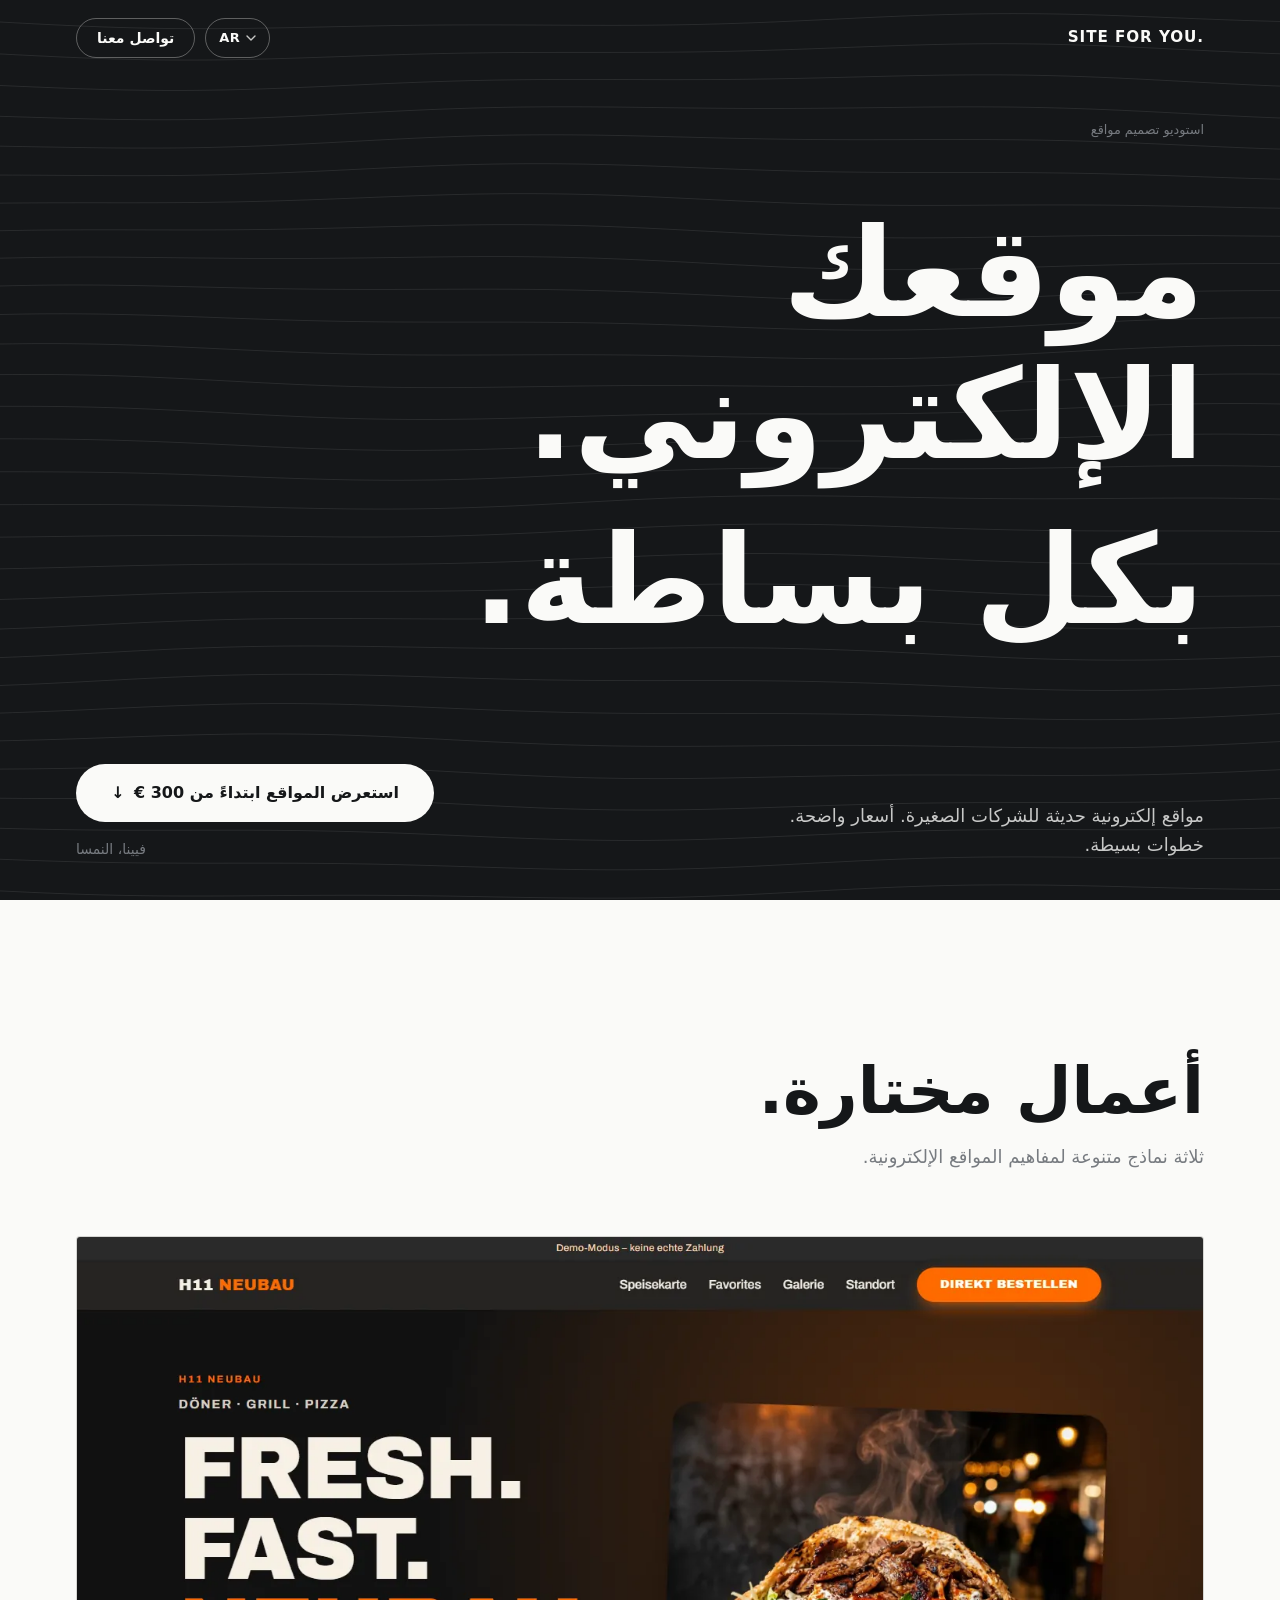
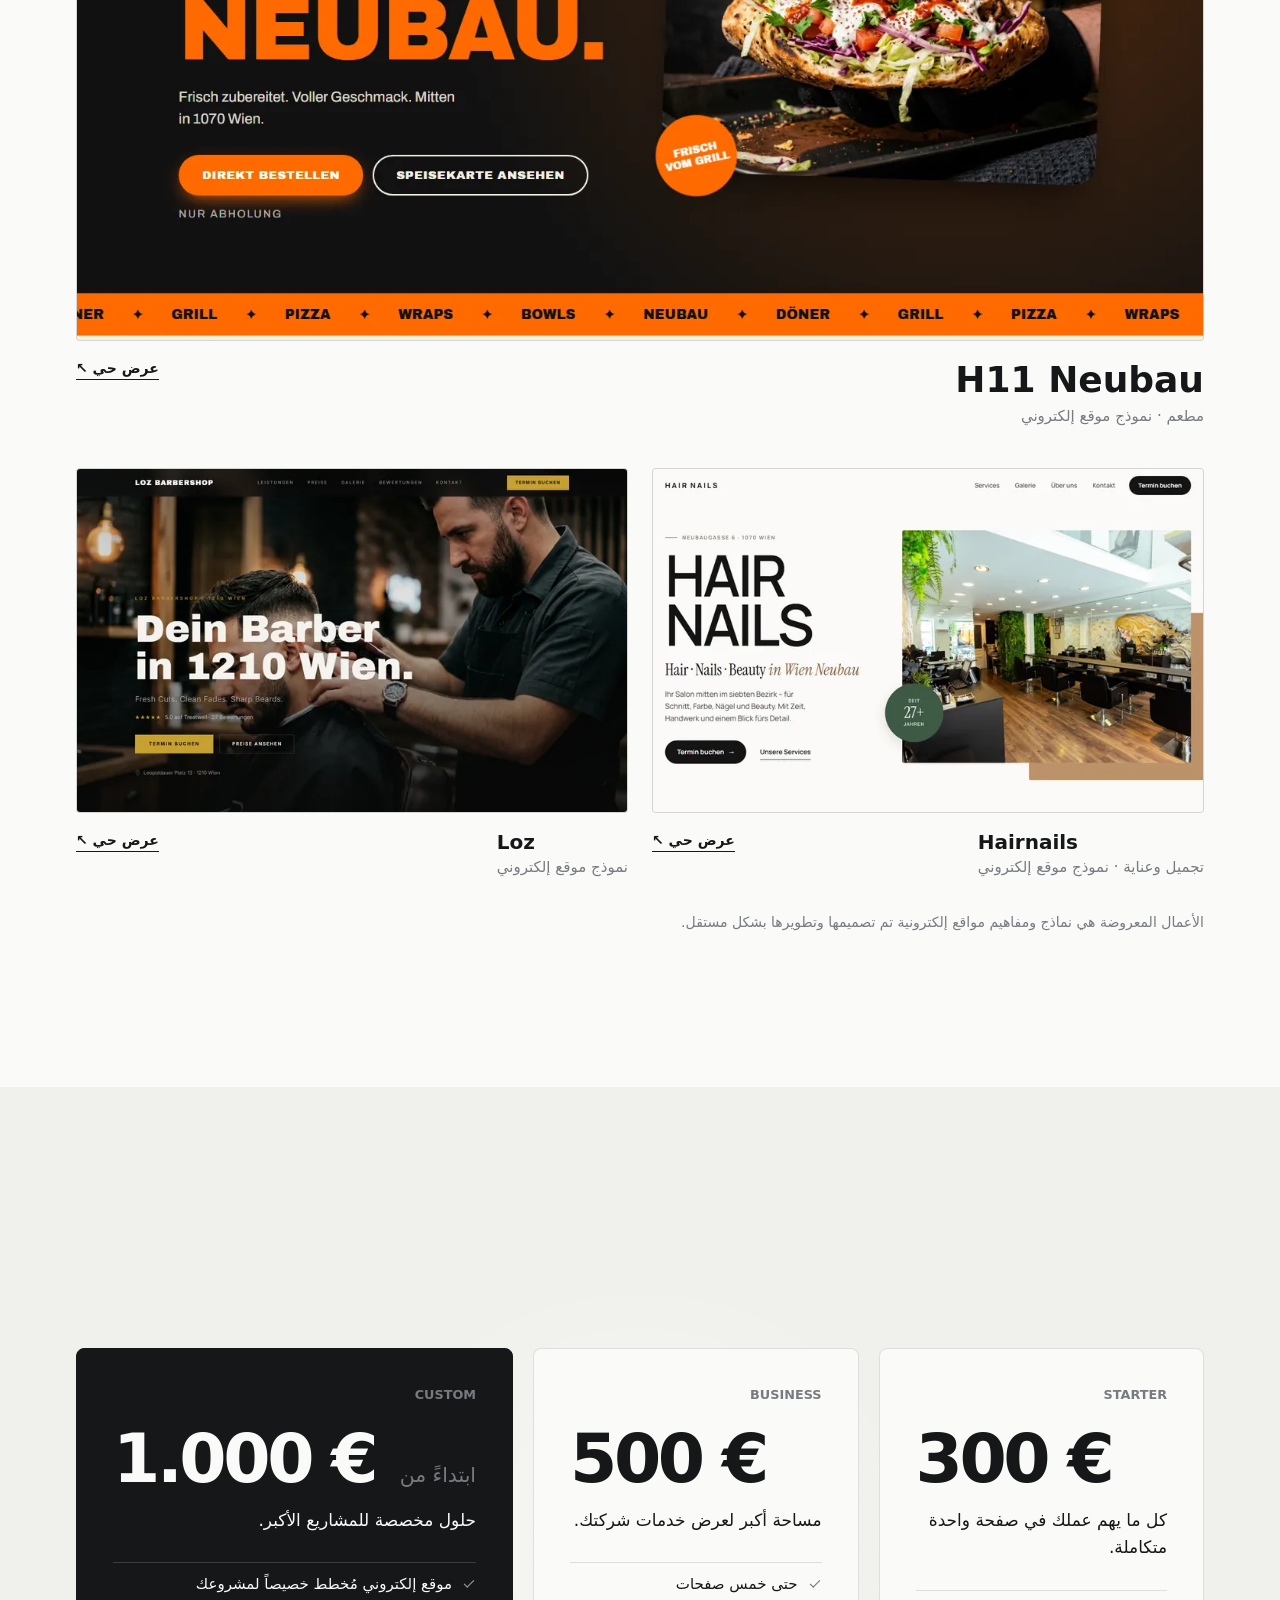
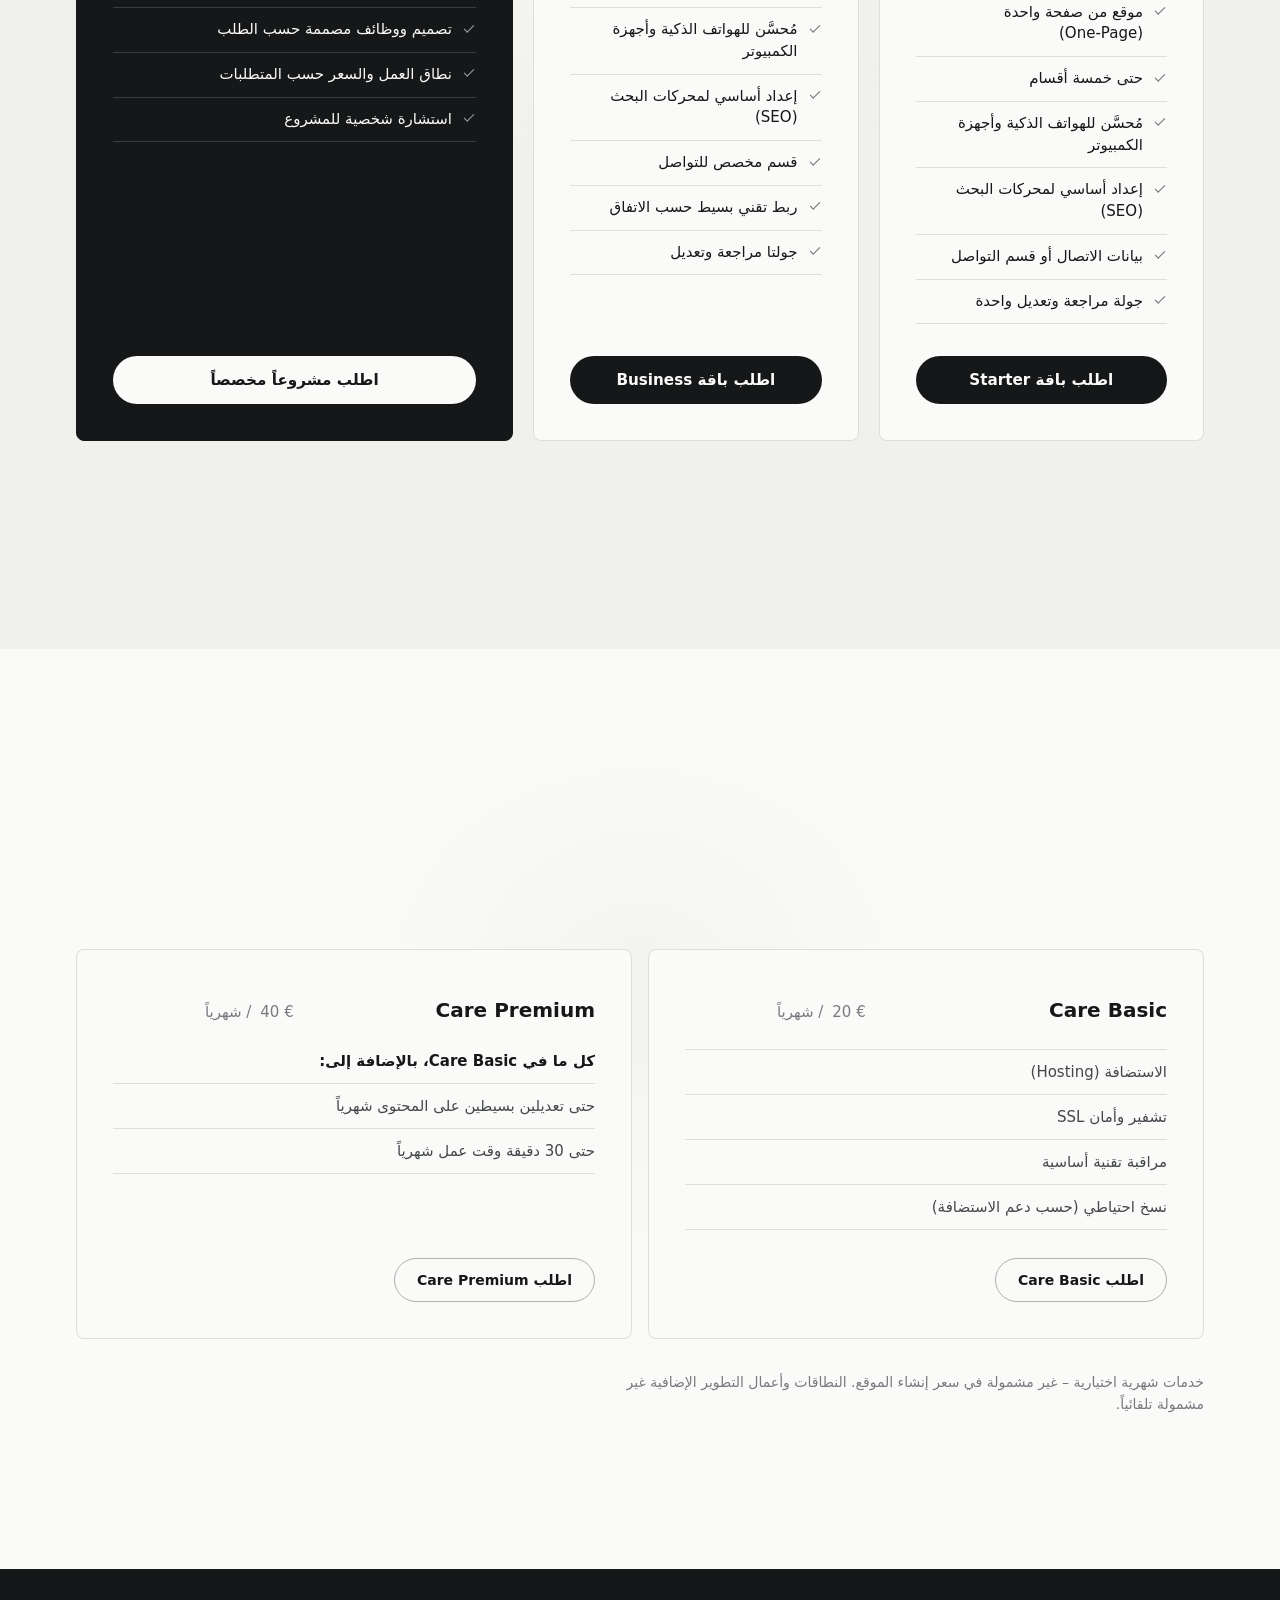
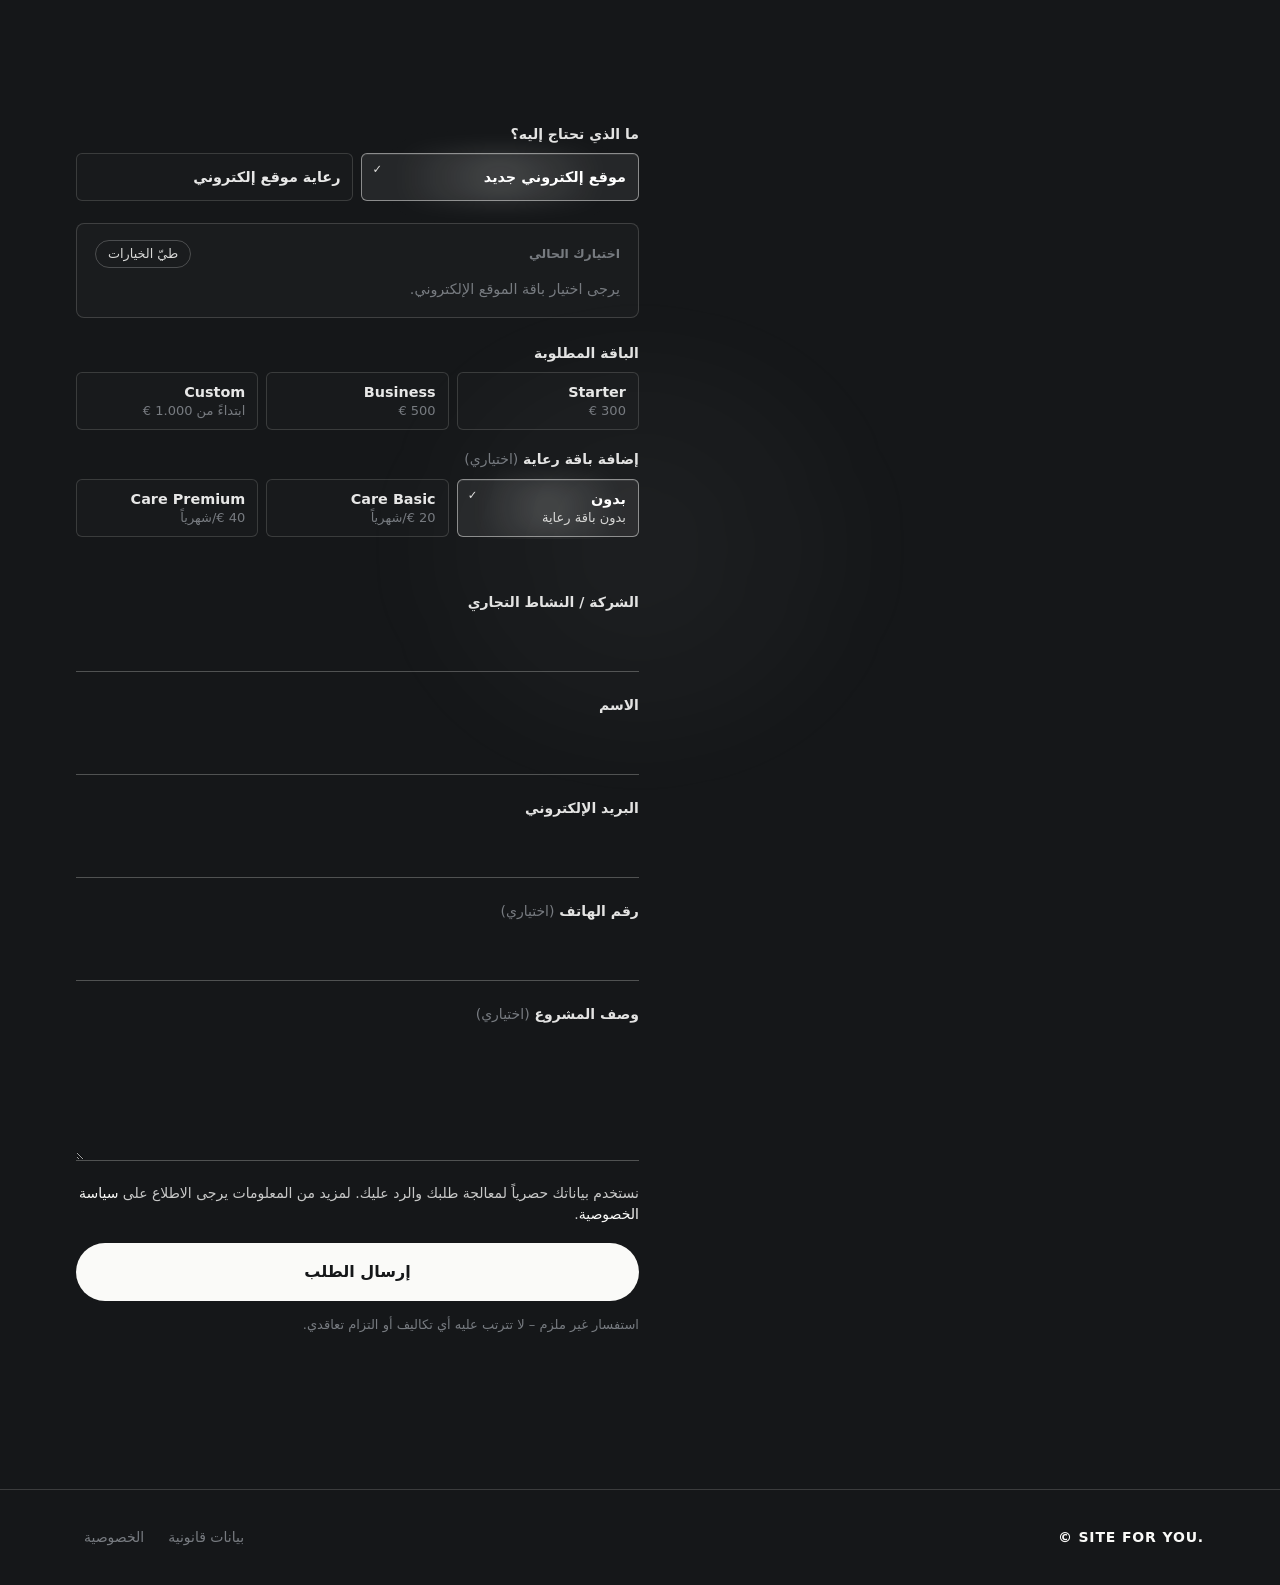
==== ar/index.html @ cac95d4a "SiteForYou version - added seven languages" ====
<!DOCTYPE html>
<html lang="ar" dir="rtl">
<head>
  <meta charset="utf-8">
  <meta name="viewport" content="width=device-width, initial-scale=1">
  <title>SITE FOR YOU. — موقعك الإلكتروني. بكل بساطة.</title>
  <meta name="description" content="مواقع إلكترونية حديثة للشركات الصغيرة في النمسا. أسعار واضحة تبدأ من 300 €، خطوات بسيطة، وخدمة شخصية. استوديو تصميم مواقع في فيينا.">
  <meta name="theme-color" content="#151719">
  <link rel="icon" href="../assets/favicon.svg" type="image/svg+xml">

  <!-- Produktions-Domain: https://siteforyou.at -->
  <link rel="canonical" href="https://siteforyou.at/ar/">
  <link rel="alternate" hreflang="de" href="https://siteforyou.at/">
  <link rel="alternate" hreflang="en" href="https://siteforyou.at/en/">
  <link rel="alternate" hreflang="uk" href="https://siteforyou.at/uk/">
  <link rel="alternate" hreflang="tr" href="https://siteforyou.at/tr/">
  <link rel="alternate" hreflang="it" href="https://siteforyou.at/it/">
  <link rel="alternate" hreflang="zh-Hans" href="https://siteforyou.at/zh/">
  <link rel="alternate" hreflang="ar" href="https://siteforyou.at/ar/">
  <link rel="alternate" hreflang="x-default" href="https://siteforyou.at/">

  <meta property="og:type" content="website">
  <meta property="og:locale" content="ar_AE">
  <meta property="og:site_name" content="SITE FOR YOU.">
  <meta property="og:title" content="SITE FOR YOU. — موقعك الإلكتروني. بكل بساطة.">
  <meta property="og:description" content="مواقع إلكترونية حديثة للشركات الصغيرة. أسعار واضحة. خطوات بسيطة.">
  <meta property="og:url" content="https://siteforyou.at/ar/">
  <meta name="twitter:card" content="summary">

  <script>document.documentElement.classList.add("js");window.SFY_ROOT="../";window.SFY_ROUTE_LANG="ar";</script>
  <link rel="stylesheet" href="../styles.css?v=20261109a">
  <script src="../config.js?v=20261109a"></script>
  <script src="../locales/de.js?v=20261109a" defer></script>
  <script src="../locales/en.js?v=20261109a" defer></script>
  <script src="../locales/uk.js?v=20261109a" defer></script>
  <script src="../locales/tr.js?v=20261109a" defer></script>
  <script src="../locales/it.js?v=20261109a" defer></script>
  <script src="../locales/zh-Hans.js?v=20261109a" defer></script>
  <script src="../locales/ar.js?v=20261109a" defer></script>
  <script src="../i18n.js?v=20261109a" defer></script>
  <script src="../script.js?v=20261109a" defer></script>
  <script src="../effects.js?v=20261109a" defer></script>
</head>
<body data-page="home">
  <a class="skip" href="#arbeiten" data-i18n="nav.skip">انتقل إلى المحتوى</a>

  <header class="header" id="header">
    <div class="wrap header__in">
      <a class="logo" href="#top" dir="ltr" aria-label="SITE FOR YOU. – العودة إلى الأعلى" data-i18n-aria="nav.logoAria">SITE FOR YOU.</a>
      <div class="header__actions">
        <div class="lang" id="lang-switcher" data-typo-skip="1">
          <button type="button" class="lang__btn" id="lang-btn" aria-haspopup="listbox" aria-expanded="false" aria-controls="lang-menu" aria-label="undefined (العربية)">
            <span class="lang__code" id="lang-current" dir="ltr">AR</span>
            <svg class="lang__chev" width="10" height="6" viewBox="0 0 10 6" fill="none" aria-hidden="true">
              <path d="M1 1L5 5L9 1" stroke="currentColor" stroke-width="1.4" stroke-linecap="round" stroke-linejoin="round"/>
            </svg>
          </button>
          <ul class="lang__menu" id="lang-menu" role="listbox" aria-label="undefined" tabindex="-1"></ul>
        </div>
        <a class="btn btn--small" href="#kontakt" data-i18n="nav.contact">تواصل معنا</a>
      </div>
    </div>
  </header>

  <!-- Dekorative Ebene für sanfte Tiefe bei Abschnittswechseln (keine Interaktion) -->
  <div class="depth-veil" id="depth-veil" aria-hidden="true"></div>

  <main id="top">
    <!-- 1. HERO -->
    <section class="hero" aria-labelledby="hero-title">
      <canvas class="hero__fx" id="hero-fx" aria-hidden="true"></canvas>
      <div class="wrap hero__in">
        <p class="hero__meta" data-i18n="hero.meta">استوديو تصميم مواقع</p>
        <h1 id="hero-title" class="hero__title" data-typo="words">
          <span class="line"><span data-i18n="hero.titleLine1">موقعك الإلكتروني.</span></span>
          <span class="line"><span data-i18n="hero.titleLine2">بكل بساطة.</span></span>
        </h1>
        <div class="hero__bottom">
          <p class="hero__text" data-i18n="hero.text">مواقع إلكترونية حديثة للشركات الصغيرة. أسعار واضحة. خطوات بسيطة.</p>
          <div class="hero__cta">
            <a class="btn btn--light btn--large" href="#preise"><span data-i18n="hero.cta">استعرض المواقع ابتداءً من 300 €</span> <span aria-hidden="true" class="arrow">↓</span></a>
            <p class="hero__loc" data-i18n="hero.loc">فيينا، النمسا</p>
          </div>
        </div>
      </div>
    </section>

    <!-- 2. SELECTED WORK -->
    <section class="section" id="arbeiten" aria-labelledby="work-title">
      <div class="wrap">
        <div class="section__head reveal">
          <h2 id="work-title" data-typo="words" data-i18n="work.title">أعمال مختارة.</h2>
          <p data-i18n="work.subtitle">ثلاثة نماذج متنوعة لمفاهيم المواقع الإلكترونية.</p>
        </div>

        <div class="work">
          <article class="project project--featured reveal is-live" data-project="h11">
            <a class="project__link" href="https://illyastack.github.io/H11-demo/" target="_blank" rel="noopener noreferrer" aria-label="H11 Neubau – فتح العرض الحي لنموذج الموقع (علامة تبويب جديدة)" data-i18n-aria="work.h11Aria">
              <div class="project__media has-img">
                <img src="../assets/portfolio/h11.webp" srcset="../assets/portfolio/h11-720.webp 720w, ../assets/portfolio/h11.webp 1440w" sizes="(min-width: 1300px) 1130px, 100vw" width="1440" height="900" alt="الصفحة الرئيسية لنموذج الموقع الإلكتروني H11 Neubau" data-i18n-alt="work.h11Alt" decoding="async">
              </div>
              <div class="project__info">
                <div>
                  <h3 dir="ltr">H11 Neubau</h3>
                  <p data-i18n="work.h11Desc">مطعم · نموذج موقع إلكتروني</p>
                </div>
                <span class="project__cta" data-i18n="work.cta">عرض حي</span>
              </div>
            </a>
          </article>

          <article class="project reveal is-live" data-project="hairnails">
            <a class="project__link" href="https://illyastack.github.io/HairNails-demo/" target="_blank" rel="noopener noreferrer" aria-label="Hairnails – فتح العرض الحي لنموذج الموقع (علامة تبويب جديدة)" data-i18n-aria="work.hairnailsAria">
              <div class="project__media has-img">
                <img src="../assets/portfolio/hairnails.webp" srcset="../assets/portfolio/hairnails-720.webp 720w, ../assets/portfolio/hairnails.webp 1440w" sizes="(min-width: 720px) 50vw, 100vw" width="1440" height="900" alt="الصفحة الرئيسية لنموذج الموقع الإلكتروني Hairnails" data-i18n-alt="work.hairnailsAlt" loading="lazy" decoding="async">
              </div>
              <div class="project__info">
                <div>
                  <h3 dir="ltr">Hairnails</h3>
                  <p data-i18n="work.hairnailsDesc">تجميل وعناية · نموذج موقع إلكتروني</p>
                </div>
                <span class="project__cta" data-i18n="work.cta">عرض حي</span>
              </div>
            </a>
          </article>

          <article class="project reveal is-live" data-project="loz">
            <a class="project__link" href="https://illyastack.github.io/loz-redesign-demo/" target="_blank" rel="noopener noreferrer" aria-label="Loz – فتح العرض الحي لنموذج الموقع (علامة تبويب جديدة)" data-i18n-aria="work.lozAria">
              <div class="project__media has-img">
                <img src="../assets/portfolio/loz.webp" srcset="../assets/portfolio/loz-720.webp 720w, ../assets/portfolio/loz.webp 1440w" sizes="(min-width: 720px) 50vw, 100vw" width="1440" height="900" alt="الصفحة الرئيسية لنموذج الموقع الإلكتروني Loz" data-i18n-alt="work.lozAlt" loading="lazy" decoding="async">
              </div>
              <div class="project__info">
                <div>
                  <h3 dir="ltr">Loz</h3>
                  <p data-i18n="work.lozDesc">نموذج موقع إلكتروني</p>
                </div>
                <span class="project__cta" data-i18n="work.cta">عرض حي</span>
              </div>
            </a>
          </article>
        </div>
        <p class="note" data-i18n="work.note">الأعمال المعروضة هي نماذج ومفاهيم مواقع إلكترونية تم تصميمها وتطويرها بشكل مستقل.</p>
      </div>
    </section>

    <!-- 3. PRICING -->
    <section class="section section--alt" id="preise" aria-labelledby="price-title">
      <div class="wrap">
        <div class="section__head reveal">
          <h2 id="price-title" data-typo="words" data-i18n="price.title">بسيط. واضح. سريع.</h2>
        </div>

        <div class="plans">
          <article class="plan reveal" data-plan="starter">
            <span class="plan__sel" aria-hidden="true" data-i18n="price.selectedBadge">✓ تم الاختيار</span>
            <h3 class="plan__name" data-i18n="price.starter.name">Starter</h3>
            <p class="plan__price" dir="ltr" data-i18n="price.starter.price">300 €</p>
            <p class="plan__desc" data-i18n="price.starter.desc">كل ما يهم عملك في صفحة واحدة متكاملة.</p>
            <ul class="plan__list">
              <li data-i18n="price.starter.f1">موقع من صفحة واحدة (One-Page)</li>
              <li data-i18n="price.starter.f2">حتى خمسة أقسام</li>
              <li data-i18n="price.starter.f3">مُحسَّن للهواتف الذكية وأجهزة الكمبيوتر</li>
              <li data-i18n="price.starter.f4">إعداد أساسي لمحركات البحث (SEO)</li>
              <li data-i18n="price.starter.f5">بيانات الاتصال أو قسم التواصل</li>
              <li data-i18n="price.starter.f6">جولة مراجعة وتعديل واحدة</li>
            </ul>
            <a class="btn btn--dark btn--block" href="#betreuung" data-package="starter" aria-pressed="false" role="button">اطلب باقة Starter</a>
          </article>

          <article class="plan reveal" data-plan="business">
            <span class="plan__sel" aria-hidden="true" data-i18n="price.selectedBadge">✓ تم الاختيار</span>
            <h3 class="plan__name" data-i18n="price.business.name">Business</h3>
            <p class="plan__price" dir="ltr" data-i18n="price.business.price">500 €</p>
            <p class="plan__desc" data-i18n="price.business.desc">مساحة أكبر لعرض خدمات شركتك.</p>
            <ul class="plan__list">
              <li data-i18n="price.business.f1">حتى خمس صفحات</li>
              <li data-i18n="price.business.f2">مُحسَّن للهواتف الذكية وأجهزة الكمبيوتر</li>
              <li data-i18n="price.business.f3">إعداد أساسي لمحركات البحث (SEO)</li>
              <li data-i18n="price.business.f4">قسم مخصص للتواصل</li>
              <li data-i18n="price.business.f5">ربط تقني بسيط حسب الاتفاق</li>
              <li data-i18n="price.business.f6">جولتا مراجعة وتعديل</li>
            </ul>
            <a class="btn btn--dark btn--block" href="#betreuung" data-package="business" aria-pressed="false" role="button">اطلب باقة Business</a>
          </article>

          <article class="plan plan--dark reveal" data-plan="custom">
            <span class="plan__sel" aria-hidden="true" data-i18n="price.selectedBadge">✓ تم الاختيار</span>
            <h3 class="plan__name" data-i18n="price.custom.name">Custom</h3>
            <p class="plan__price"><small data-i18n="price.custom.pricePrefix">ابتداءً من</small> <span dir="ltr" data-i18n="price.custom.priceAmount">1.000 €</span></p>
            <p class="plan__desc" data-i18n="price.custom.desc">حلول مخصصة للمشاريع الأكبر.</p>
            <ul class="plan__list">
              <li data-i18n="price.custom.f1">موقع إلكتروني مُخطط خصيصاً لمشروعك</li>
              <li data-i18n="price.custom.f2">تصميم ووظائف مصممة حسب الطلب</li>
              <li data-i18n="price.custom.f3">نطاق العمل والسعر حسب المتطلبات</li>
              <li data-i18n="price.custom.f4">استشارة شخصية للمشروع</li>
            </ul>
            <a class="btn btn--light btn--block" href="#betreuung" data-package="custom" aria-pressed="false" role="button">اطلب مشروعاً مخصصاً</a>
          </article>
        </div>
        <p class="note reveal" data-i18n="price.note">تكلفة إنشاء تُدفع لمرة واحدة. يتم الاتفاق على النطاق (Domain) والرعاية المستمرة بشكل منفصل.</p>
      </div>
    </section>

    <!-- 4. MAINTENANCE -->
    <section class="section" id="betreuung" aria-labelledby="care-title">
      <div class="wrap" id="care-wrap">
        <div class="section__head reveal">
          <h2 id="care-title" data-typo="words" data-i18n="care.title">رعاية وصيانة الموقع.</h2>
          <p data-i18n="care.subtitle">عند الرغبة، نعتني بموقعك الإلكتروني تقنياً حتى بعد إطلاقه.</p>
        </div>

        <!-- Erscheint nur, wenn zuvor ein Website-Paket gewählt wurde -->
        <div class="collapse is-closed" id="care-context" inert>
          <div class="collapse__in">
            <div class="care-context">
              <p class="care-context__line"><span class="care-context__check" aria-hidden="true">✓</span> <span data-i18n="care.contextPrefix">باقة الموقع المختارة:</span> <strong id="care-context-pkg"></strong> <a href="#preise" id="care-change" data-i18n="care.contextChange">تغيير</a></p>
              <p class="care-context__hint" data-i18n="care.contextHint">اختياري: أضف باقة رعاية شهرية أو تابع بدون رعاية مستمرة.</p>
            </div>
          </div>
        </div>

        <div class="care">
          <article class="care__item reveal" data-care-card="basic">
            <span class="care__sel" aria-hidden="true" data-i18n="price.selectedBadge">✓ تم الاختيار</span>
            <div class="care__top">
              <h3 data-i18n="care.basic.name">Basic Care</h3>
              <p class="care__price"><span class="care__amount" dir="ltr" data-i18n="care.basic.price">20 €</span> <span class="care__per" data-i18n="care.perMonth">/ شهرياً</span></p>
            </div>
            <ul class="care__list">
              <li data-i18n="care.basic.f1">الاستضافة (Hosting)</li>
              <li data-i18n="care.basic.f2">تشفير وأمان SSL</li>
              <li data-i18n="care.basic.f3">مراقبة تقنية أساسية</li>
              <li data-i18n="care.basic.f4">نسخ احتياطي (حسب دعم الاستضافة)</li>
            </ul>
            <a class="btn btn--outline care__cta" href="#kontakt" data-care="basic" role="button" aria-pressed="false"><span class="care__cta-label">اطلب Basic Care</span></a>
          </article>

          <article class="care__item reveal" data-care-card="premium">
            <span class="care__sel" aria-hidden="true" data-i18n="price.selectedBadge">✓ تم الاختيار</span>
            <div class="care__top">
              <h3 data-i18n="care.premium.name">Premium Care</h3>
              <p class="care__price"><span class="care__amount" dir="ltr" data-i18n="care.premium.price">40 €</span> <span class="care__per" data-i18n="care.perMonth">/ شهرياً</span></p>
            </div>
            <p class="care__plus" data-i18n="care.premium.plus">كل ما في Basic Care، بالإضافة إلى:</p>
            <ul class="care__list">
              <li data-i18n="care.premium.f1">حتى تعديلين بسيطين على المحتوى شهرياً</li>
              <li data-i18n="care.premium.f2">حتى 30 دقيقة وقت عمل شهرياً</li>
            </ul>
            <a class="btn btn--outline care__cta" href="#kontakt" data-care="premium" role="button" aria-pressed="false"><span class="care__cta-label">اطلب Premium Care</span></a>
          </article>
        </div>

        <!-- Nur sichtbar, wenn ein Website-Paket gewählt wurde -->
        <div class="collapse is-closed" id="care-skip" inert>
          <div class="collapse__in">
            <div class="care-skip">
              <button type="button" class="btn btn--ghost" id="skip-care"><span data-i18n="care.skip">المتابعة بدون باقة رعاية</span> <span aria-hidden="true" class="arrow arrow--right">→</span></button>
            </div>
          </div>
        </div>

        <p class="note reveal" data-i18n="care.note">خدمات شهرية اختيارية – غير مشمولة في سعر إنشاء الموقع. النطاقات وأعمال التطوير الإضافية غير مشمولة تلقائياً.</p>
      </div>
    </section>

    <!-- 5. CONTACT -->
    <section class="contact" id="kontakt" aria-labelledby="contact-title">
      <div class="wrap contact__in" id="contact-wrap">
        <div class="contact__intro reveal">
          <h2 id="contact-title" data-typo="words" data-i18n="form.title">هل أنت مستعد لموقعك الجديد؟</h2>
          <p data-i18n="form.intro">حدثنا باختصار عن مشروعك، وسنتواصل معك شخصياً.</p>
          <p class="contact__fallback" id="mail-fallback" hidden>
            <span data-i18n="form.mailFallbackPrefix">تفضل التواصل عبر البريد الإلكتروني؟</span> <a id="mail-link" href="#" dir="ltr"></a>
          </p>
        </div>

        <form class="form form-seq" id="form" novalidate>
          <fieldset class="choice" id="fs-type">
            <legend data-i18n="form.typeLegend">ما الذي تحتاج إليه؟</legend>
            <div class="choice__grid choice__grid--2">
              <label class="rc"><input type="radio" name="Anfrageart" value="website" checked><span class="rc__body"><span class="rc__name" data-i18n="form.typeWebsite">موقع إلكتروني جديد</span></span></label>
              <label class="rc"><input type="radio" name="Anfrageart" value="maintenance"><span class="rc__body"><span class="rc__name" data-i18n="form.typeMaint">رعاية موقع إلكتروني</span></span></label>
            </div>
          </fieldset>

          <!-- Zusammenfassung der aktuellen Auswahl (animiert jede Zeile separat) -->
          <div class="summary" id="summary">
            <div class="summary__head">
              <span class="summary__title" id="summary-title" data-i18n="form.summaryTitle">اختيارك الحالي</span>
              <button type="button" class="summary__toggle" id="sel-toggle" aria-expanded="true" aria-controls="sel">طيّ الخيارات</button>
            </div>
            <div class="summary__rows" id="summary-list" aria-live="polite" aria-labelledby="summary-title">
              <div class="summary__row" id="sum-row-empty">
                <div class="summary__row-in">
                  <div class="summary__empty" id="sum-empty-txt">يرجى اختيار باقة الموقع الإلكتروني.</div>
                </div>
              </div>
              <div class="summary__row is-closed" id="sum-row-web">
                <div class="summary__row-in">
                  <div class="summary__item"><span class="summary__val" id="sum-web-val"></span><span class="summary__tag" id="sum-web-tag" data-i18n="form.tagWebsite">الموقع</span></div>
                </div>
              </div>
              <div class="summary__row is-closed" id="sum-row-care">
                <div class="summary__row-in">
                  <div class="summary__item"><span class="summary__val" id="sum-care-val"></span><span class="summary__tag" id="sum-care-tag">الرعاية</span></div>
                </div>
              </div>
            </div>
            <p class="err" id="sel-err" role="alert"></p>
          </div>

          <!-- Auswahlfelder (ein-/ausklappbar, ersetzen keine Formularfelder) -->
          <div class="collapse" id="sel">
            <div class="collapse__in">
              <div class="collapse" id="panel-website">
                <div class="collapse__in stack">
                  <fieldset class="choice">
                    <legend data-i18n="form.pkgLegend">الباقة المطلوبة</legend>
                    <div class="choice__grid">
                      <label class="rc"><input type="radio" name="w_pkg" value="starter"><span class="rc__body"><span class="rc__name" data-i18n="price.starter.name">Starter</span><span class="rc__price" data-i18n="form.rcStarterPrice">300 €</span></span></label>
                      <label class="rc"><input type="radio" name="w_pkg" value="business"><span class="rc__body"><span class="rc__name" data-i18n="price.business.name">Business</span><span class="rc__price" data-i18n="form.rcBusinessPrice">500 €</span></span></label>
                      <label class="rc"><input type="radio" name="w_pkg" value="custom"><span class="rc__body"><span class="rc__name" data-i18n="price.custom.name">Custom</span><span class="rc__price" data-i18n="form.rcCustomPrice">ابتداءً من 1.000 €</span></span></label>
                    </div>
                  </fieldset>
                  <fieldset class="choice">
                    <legend><span data-i18n="form.careLegend">إضافة باقة رعاية</span> <span class="opt" data-i18n="form.optional">(اختياري)</span></legend>
                    <div class="choice__grid">
                      <label class="rc"><input type="radio" name="w_care" value="none" checked><span class="rc__body"><span class="rc__name" data-i18n="form.careNoneName">بدون</span><span class="rc__price" data-i18n="form.careNonePrice">بدون باقة رعاية</span></span></label>
                      <label class="rc"><input type="radio" name="w_care" value="basic"><span class="rc__body"><span class="rc__name" data-i18n="care.basic.name">Basic Care</span><span class="rc__price" data-i18n="form.rcBasicPrice">20 €/شهرياً</span></span></label>
                      <label class="rc"><input type="radio" name="w_care" value="premium"><span class="rc__body"><span class="rc__name" data-i18n="care.premium.name">Premium Care</span><span class="rc__price" data-i18n="form.rcPremiumPrice">40 €/شهرياً</span></span></label>
                    </div>
                  </fieldset>
                </div>
              </div>

              <div class="collapse is-closed" id="panel-maint" inert>
                <div class="collapse__in stack">
                  <fieldset class="choice">
                    <legend data-i18n="form.maintLegend">باقة الرعاية المطلوبة</legend>
                    <div class="choice__grid choice__grid--2">
                      <label class="rc"><input type="radio" name="m_care" value="basic"><span class="rc__body"><span class="rc__name" data-i18n="care.basic.name">Basic Care</span><span class="rc__price" data-i18n="form.rcBasicPrice">20 €/شهرياً</span></span></label>
                      <label class="rc"><input type="radio" name="m_care" value="premium"><span class="rc__body"><span class="rc__name" data-i18n="care.premium.name">Premium Care</span><span class="rc__price" data-i18n="form.rcPremiumPrice">40 €/شهرياً</span></span></label>
                    </div>
                  </fieldset>
                </div>
              </div>
            </div>
          </div>

          <!-- Nur bei Betreuung ohne neue Website -->
          <div class="collapse is-closed" id="panel-url" inert>
            <div class="collapse__in stack">
              <div class="field" id="field-url">
                <label for="url"><span data-i18n="form.urlLabel">رابط الموقع الحالي</span> <span class="opt" data-i18n="form.optional">(اختياري)</span></label>
                <input id="url" name="Bestehende-Website" type="url" dir="ltr" inputmode="url" autocomplete="url" maxlength="200" placeholder="https://" data-i18n-placeholder="form.urlPlaceholder" aria-describedby="url-err">
                <p class="err" id="url-err" role="alert"></p>
              </div>
              <p class="choice__note" data-i18n="form.maintNote">تتم رعاية المواقع القائمة بعد إجراء فحص تقني مسبق.</p>
            </div>
          </div>

          <div class="field">
            <label for="company" data-i18n="form.companyLabel">الشركة / النشاط التجاري</label>
            <input id="company" name="Unternehmen" type="text" autocomplete="organization" maxlength="100" required aria-describedby="company-err">
            <p class="err" id="company-err" role="alert"></p>
          </div>

          <div class="field">
            <label for="name" data-i18n="form.nameLabel">الاسم</label>
            <input id="name" name="Kontaktperson" type="text" autocomplete="name" maxlength="100" required aria-describedby="name-err">
            <p class="err" id="name-err" role="alert"></p>
          </div>

          <div class="field">
            <label for="email" data-i18n="form.emailLabel">البريد الإلكتروني</label>
            <input id="email" name="email" type="email" dir="ltr" inputmode="email" autocomplete="email" required aria-describedby="email-err">
            <p class="err" id="email-err" role="alert"></p>
          </div>

          <div class="field">
            <label for="phone"><span data-i18n="form.phoneLabel">رقم الهاتف</span> <span class="opt" data-i18n="form.optional">(اختياري)</span></label>
            <input id="phone" name="Telefon" type="tel" dir="ltr" inputmode="tel" autocomplete="tel" maxlength="40">
          </div>

          <div class="field">
            <label for="message"><span data-i18n="form.messageLabel">وصف المشروع</span> <span class="opt" data-i18n="form.optional">(اختياري)</span></label>
            <textarea id="message" name="Projektbeschreibung" rows="4" maxlength="3000"></textarea>
          </div>

          <!-- Spam-Falle: für Menschen unsichtbar -->
          <div class="hp" aria-hidden="true">
            <label><span data-i18n="form.hpLabel">يرجى عدم ملء هذا الحقل</span> <input type="text" name="_gotcha" tabindex="-1" autocomplete="off"></label>
          </div>

          <div class="form__submit">
            <p class="form__privacy"><span data-i18n="form.privacyPrefix">نستخدم بياناتك حصرياً لمعالجة طلبك والرد عليك. لمزيد من المعلومات يرجى الاطلاع على </span><a href="../datenschutz.html" data-i18n="form.privacyLink">سياسة الخصوصية</a><span data-i18n="form.privacySuffix">.</span></p>
            <button class="btn btn--dark btn--block btn--large" type="submit" id="submit">
              <span class="btn__label" data-i18n="form.submit">إرسال الطلب</span>
            </button>
            <p class="form__hint" data-i18n="form.hint">استفسار غير ملزم – لا تترتب عليه أي تكاليف أو التزام تعاقدي.</p>
          </div>
          <div class="status" id="status" role="status" aria-live="polite" tabindex="-1"></div>
        </form>
      </div>
    </section>
  </main>

  <footer class="footer">
    <div class="wrap footer__in">
      <p dir="ltr">© SITE FOR YOU.</p>
      <nav aria-label="روابط قانونية" data-i18n-aria="footer.legalNavAria">
        <a href="../impressum.html" data-i18n="footer.impressum">بيانات قانونية</a>
        <a href="../datenschutz.html" data-i18n="footer.privacy">الخصوصية</a>
      </nav>
    </div>
  </footer>
</body>
</html>
---- styles.css ----
/* ==========================================================================
   SITE FOR YOU. — Styles (mobile first)
   ========================================================================== */
:root {
  --dark: #151719;
  --light: #FAFAF8;
  --light-2: #F0F0EC;
  --muted: #777B80;
  --white: #FFFFFF;
  --line: rgba(21, 23, 25, .12);
  --line-inv: rgba(250, 250, 248, .16);
  --font: "Inter", "Manrope", "Noto Sans Arabic", "Geeza Pro", "Tahoma", "PingFang SC", "Microsoft YaHei", "Noto Sans SC", system-ui, -apple-system, "Segoe UI", Roboto, "Helvetica Neue", Arial, sans-serif;
  --pad: clamp(20px, 5vw, 56px);
  --max: 1240px;
  --ease: cubic-bezier(0.22, 1, 0.36, 1);
  --header-h: 64px;
}

*, *::before, *::after { box-sizing: border-box; }
html { scroll-behavior: smooth; scroll-padding-top: var(--header-h); -webkit-text-size-adjust: 100%; }
body {
  margin: 0; background: var(--light); color: var(--dark);
  font-family: var(--font); font-size: 1rem; line-height: 1.6;
  -webkit-font-smoothing: antialiased; overflow-x: hidden;
}
h1, h2, h3, p, ul { margin: 0; padding: 0; }
ul { list-style: none; }
a { color: inherit; }
img { max-width: 100%; display: block; }

:focus-visible { outline: 1px solid currentColor; outline-offset: 3px; border-radius: 2px; }

.wrap { width: 100%; max-width: var(--max); margin-inline: auto; padding-inline: var(--pad); position: relative; z-index: 2; }

.skip {
  position: absolute; inset-inline-start: 12px; top: -60px; z-index: 100;
  background: var(--white); color: var(--dark); padding: 10px 16px; border-radius: 4px;
}
.skip:focus { top: 12px; }

/* ---------- Header (in Hero integriert) & Sprachumschalter ---------- */
.header {
  position: fixed; inset: 0 0 auto 0; z-index: 50; height: var(--header-h);
  background: transparent; color: var(--light);
  border-bottom: 1px solid transparent;
  transition: background .32s var(--ease), color .32s var(--ease), border-color .32s var(--ease);
}
.header.is-solid {
  background: rgba(250, 250, 248, .92); color: var(--dark);
  backdrop-filter: blur(10px); -webkit-backdrop-filter: blur(10px);
  border-color: var(--line);
}
.header.is-dark-section {
  background: rgba(21, 23, 25, .86); color: var(--light);
  backdrop-filter: blur(10px); -webkit-backdrop-filter: blur(10px);
  border-color: var(--line-inv);
}
.header__in { height: 100%; display: flex; align-items: center; justify-content: space-between; gap: 12px; }
.logo { font-weight: 800; letter-spacing: .06em; font-size: .95rem; text-decoration: none; padding: 8px 0; position: relative; z-index: 2; direction: ltr; unicode-bidi: isolate; flex-shrink: 0; }
.header__actions { display: flex; align-items: center; gap: 8px; position: relative; z-index: 2; }

/* ---------- Sprachumschalter (Header Language Switcher) ---------- */
.lang { position: relative; display: inline-flex; align-items: center; }
.lang__btn {
  display: inline-flex; align-items: center; justify-content: center; gap: 6px;
  min-height: 40px; padding: 0 13px; border: 1px solid rgba(250, 250, 248, .32); border-radius: 999px;
  background: transparent; color: inherit; font: 600 .8125rem/1 var(--font); letter-spacing: .04em;
  cursor: pointer; direction: ltr; unicode-bidi: isolate;
  transition: background .28s var(--ease), color .28s var(--ease), border-color .28s var(--ease), transform .28s var(--ease);
}
.lang__btn:active { transform: scale(.985); }
.header.is-solid .lang__btn { border-color: rgba(21, 23, 25, .28); }
.header.is-dark-section .lang__btn { border-color: rgba(250, 250, 248, .32); }
.lang__chev {
  display: block; flex-shrink: 0; opacity: .78;
  transition: transform .24s var(--ease), opacity .24s var(--ease);
}
.lang.is-open .lang__chev { transform: rotate(180deg); opacity: 1; }
.lang__menu {
  position: absolute; top: calc(100% + 8px); inset-inline-end: 0; z-index: 80;
  min-width: 176px; padding: 6px; margin: 0;
  background: rgba(21, 23, 25, .96); color: var(--light);
  border: 1px solid rgba(250, 250, 248, .16); border-radius: 10px;
  backdrop-filter: blur(14px); -webkit-backdrop-filter: blur(14px);
  box-shadow: 0 18px 42px -12px rgba(0, 0, 0, .48);
  opacity: 0; visibility: hidden; transform: translateY(-6px) scale(.98); pointer-events: none;
  transition: opacity .22s var(--ease), transform .22s var(--ease), visibility .22s;
}
.lang.is-open .lang__menu {
  opacity: 1; visibility: visible; transform: translateY(0) scale(1); pointer-events: auto;
}
.lang__opt {
  display: flex; align-items: center; justify-content: space-between; gap: 14px;
  padding: 8px 12px; border-radius: 6px; cursor: pointer;
  font-size: .875rem; font-weight: 500; line-height: 1.3; color: rgba(250, 250, 248, .82);
  transition: background-color .18s var(--ease), color .18s var(--ease);
}
.lang__opt:hover,
.lang__opt:focus-visible {
  background: rgba(250, 250, 248, .08); color: var(--white); outline: none;
}
.lang__opt.is-active {
  background: rgba(250, 250, 248, .12); color: var(--white); font-weight: 600;
}
.lang__name { white-space: nowrap; }
.lang__short { font-size: .72rem; letter-spacing: .06em; color: var(--muted); font-weight: 600; direction: ltr; unicode-bidi: isolate; }
.lang__opt.is-active .lang__short { color: rgba(250, 250, 248, .75); }

/* ---------- Dekorativer Tiefenschleier & Rand-Atmosphäre bei Abschnittswechseln ----------
   Prinzip: "Blur the atmosphere, not the information."
   Dieser Layer enthält keinen Text und hat pointer-events: none. */
.depth-veil {
  position: fixed; inset: 0; pointer-events: none; z-index: 40;
  opacity: 0; transform: scale(1.03);
  transition: opacity .52s var(--ease), transform .52s var(--ease);
  background:
    radial-gradient(ellipse at 50% 0%, rgba(21, 23, 25, .075), transparent 55%),
    radial-gradient(ellipse at 50% 100%, rgba(21, 23, 25, .075), transparent 55%),
    radial-gradient(ellipse at center, transparent 54%, rgba(21, 23, 25, .06) 100%);
}
.depth-veil::before {
  content: ""; position: absolute; inset: -30px; pointer-events: none;
  background: radial-gradient(circle at 50% 50%, rgba(250, 250, 248, .12), transparent 62%);
  filter: blur(26px);
}
.depth-veil.is-active { opacity: 1; transform: scale(1); }

/* ---------- Buttons ---------- */
.btn {
  display: inline-flex; align-items: center; justify-content: center; gap: .6em;
  min-height: 48px; padding: 0 28px; border: 1px solid transparent; border-radius: 999px;
  font: 600 .95rem/1 var(--font); text-decoration: none; cursor: pointer;
  transition: background .28s var(--ease), color .28s var(--ease), border-color .28s var(--ease), transform .28s var(--ease);
}
.btn:active { transform: scale(.985); }
.btn--small { min-height: 40px; padding: 0 20px; font-size: .875rem; border-color: rgba(250, 250, 248, .32); background: transparent; position: relative; z-index: 2; }
.header.is-solid .btn--small { border-color: rgba(21, 23, 25, .28); }
.header.is-dark-section .btn--small { border-color: rgba(250, 250, 248, .32); }
.btn--large { min-height: 58px; padding: 0 34px; font-size: 1rem; }
.btn--block { width: 100%; }
.btn--light { background: var(--light); color: var(--dark); }
.btn--dark { background: var(--dark); color: var(--light); }
.btn--outline { min-height: 44px; padding: 0 22px; font-size: .875rem; background: transparent; color: var(--dark); border-color: rgba(21, 23, 25, .32); }
.btn--ghost { min-height: 44px; padding: 0 22px; font-size: .875rem; background: transparent; color: var(--muted); border-color: var(--line); }
.btn .arrow { display: inline-block; transition: transform .28s var(--ease); }
.btn[disabled] { opacity: .6; cursor: progress; }

/* ---------- Hero ---------- */
.hero { position: relative; overflow: hidden; background: var(--dark); color: var(--light); min-height: 100vh; min-height: 100svh; display: flex; }
.hero__fx { position: absolute; inset: 0; width: 100%; height: 100%; pointer-events: none; z-index: 0; }
.hero__in { position: relative; z-index: 2; display: flex; flex-direction: column; justify-content: space-between; gap: 48px; padding-top: calc(var(--header-h) + 44px); padding-bottom: 40px; }
.hero__meta { color: var(--muted); font-size: .8rem; letter-spacing: .14em; text-transform: uppercase; }
.hero__title {
  font-size: clamp(3rem, 13.5vw, 9.5rem); line-height: .96; letter-spacing: -.045em; font-weight: 700;
  margin-block: auto;
}
.hero__title .line { display: block; overflow: hidden; padding-top: .05em; margin-top: -.05em; padding-bottom: .08em; }
.hero__title .line > span { display: block; }
.hero__bottom { display: grid; gap: 32px; padding-top: 28px; }
.hero__text { font-size: 1.125rem; max-width: 24em; color: rgba(250, 250, 248, .78); }
.hero__cta { display: grid; gap: 16px; justify-items: start; }
.hero__cta .btn { width: 100%; }
.hero__loc { color: var(--muted); font-size: .875rem; }

/* ---------- Sections & Atmosphärischer Hintergrund-Blur ----------
   Ebene 1 (Hintergrund): weichgezeichnete monochrome Lichtfelder (::before, z-index: 0).
   Ebene 3 (Inhalt): .wrap (z-index: 2) – immer gestochen scharf. */
.section { position: relative; overflow: hidden; padding-block: clamp(72px, 12vw, 160px); }
.section--alt { background: var(--light-2); }
.section::before,
.contact::before {
  content: ""; position: absolute; pointer-events: none; z-index: 0;
  width: min(680px, 85vw); height: min(440px, 65vw);
  left: var(--atmo-x, 50%); top: var(--atmo-y, 38%);
  transform: translate3d(-50%, calc(-50% + var(--py, 0px) * 1.6), 0);
  border-radius: 50%;
  background: radial-gradient(circle, rgba(255, 255, 255, .75) 0%, rgba(255, 255, 255, 0) 70%);
  filter: blur(48px); opacity: .7;
  transition: opacity .5s var(--ease);
}
#betreuung.section::before {
  background: radial-gradient(circle, rgba(21, 23, 25, .048) 0%, rgba(21, 23, 25, 0) 70%);
}
.contact::before {
  background: radial-gradient(circle, rgba(250, 250, 248, .055) 0%, rgba(250, 250, 248, 0) 70%);
  filter: blur(56px); opacity: .85;
}
.section__head {
  margin-bottom: clamp(32px, 5vw, 64px); display: grid; gap: 14px;
  transform: translate3d(0, var(--py, 0px), 0);
}
#preise .section__head,
#betreuung .section__head {
  margin-bottom: clamp(20px, 2.8vw, 32px);
  gap: 10px;
}
h2 { font-size: clamp(2rem, 6.5vw, 4rem); line-height: 1.04; letter-spacing: -.035em; font-weight: 700; }
.section__head p { color: var(--muted); font-size: 1.125rem; max-width: 32em; }
.note { margin-top: 32px; color: var(--muted); font-size: .875rem; max-width: 44em; }

/* ---------- Work (Portfolio) ---------- */
.work { display: grid; gap: 40px 24px; }
.project { position: relative; }
.project__link { display: block; text-decoration: none; position: relative; cursor: pointer; }
.project__link:focus-visible { outline: 2px solid var(--dark); outline-offset: 6px; border-radius: 6px; }
.project__media {
  position: relative; aspect-ratio: 16 / 10; overflow: hidden; border-radius: 4px;
  background: var(--light-2); border: 1px solid var(--line);
  display: grid; place-items: center;
  transform: perspective(1100px) rotateX(var(--rx, 0deg)) rotateY(var(--ry, 0deg)) scale(var(--s, 1));
  transition: transform .65s var(--ease), border-color .32s var(--ease);
  backface-visibility: hidden;
  pointer-events: none; /* Garantiert, dass alle Klicks direkt das umschließende <a> treffen */
}
.project.is-tilting { z-index: 2; }
.project.is-tilting .project__media { transition: transform .16s ease-out, border-color .32s var(--ease); will-change: transform; }
.project__media img { width: 100%; height: 100%; object-fit: cover; object-position: top; pointer-events: none; user-select: none; -webkit-user-drag: none; }
.project__glare {
  position: absolute; inset: 0; pointer-events: none; opacity: 0; transition: opacity .45s var(--ease);
  background: radial-gradient(circle at var(--gx, 50%) var(--gy, 50%), rgba(255, 255, 255, .12), rgba(255, 255, 255, 0) 55%);
}
.project.is-tilting .project__glare { opacity: 1; }
.project__info { display: flex; justify-content: space-between; align-items: flex-start; gap: 16px; padding-top: 16px; }
.project__info h3 { font-size: 1.25rem; letter-spacing: -.02em; line-height: 1.3; }
.project__info p { color: var(--muted); font-size: .9375rem; }
.project__cta { font-size: .875rem; font-weight: 600; white-space: nowrap; padding-top: 3px; color: var(--muted); }
.project.is-live .project__cta { color: var(--dark); border-bottom: 1px solid currentColor; padding-top: 0; }
.project.is-live .project__cta::after { content: " ↗"; }
.project:not(.is-live) .project__link { cursor: default; }
.project--featured .project__media { aspect-ratio: 16 / 10; }
.project--featured .project__info h3 { font-size: clamp(1.5rem, 4vw, 2.25rem); }

/* ---------- Pricing (1. Interactive Pricing Cards + 4.2 Card Lighting) ----------
   Hinter jeder Karte liegt ein eigenes ::before-Halo (z-index: -1, filter: blur),
   sodass der Kartentext niemals von einem Blur-Filter berührt wird. */
.plans { display: grid; gap: 16px; isolation: isolate; }
.plan {
  position: relative; z-index: 1; display: flex; flex-direction: column;
  background: var(--light); color: var(--dark);
  border: 1px solid var(--line); border-radius: 8px; padding: clamp(24px, 4vw, 36px);
  cursor: default;
  transition:
    transform .3s var(--ease),
    border-color .3s var(--ease),
    background-color .3s var(--ease),
    box-shadow .3s var(--ease);
}
.plan::before,
.care__item::before {
  content: ""; position: absolute; inset: -10px; border-radius: 16px; z-index: -1;
  pointer-events: none; opacity: 0; transform: translateY(6px) scale(.96);
  background: radial-gradient(circle at var(--mx, 50%) var(--my, 35%), rgba(21, 23, 25, .09), rgba(21, 23, 25, .03) 50%, transparent 74%);
  filter: blur(18px);
  transition: opacity .32s var(--ease), transform .32s var(--ease);
}
.plan--dark { background: var(--dark); color: var(--light); border-color: var(--dark); }
.plan--dark::before {
  background: radial-gradient(circle at var(--mx, 50%) var(--my, 35%), rgba(21, 23, 25, .24), rgba(21, 23, 25, .08) 55%, transparent 76%);
  filter: blur(22px);
}
.plan__sel, .care__sel {
  position: absolute; top: 18px; inset-inline-end: 20px; font-size: .75rem; font-weight: 600;
  letter-spacing: .04em; padding: 4px 10px; border-radius: 999px;
  border: 1px solid rgba(21, 23, 25, .25); background: var(--light-2); color: var(--dark);
  opacity: 0; transform: translateY(-4px) scale(.96); pointer-events: none;
  transition: opacity .24s var(--ease), transform .24s var(--ease), border-color .24s var(--ease), background-color .24s var(--ease);
}
.plan--dark .plan__sel { border-color: rgba(250, 250, 248, .3); background: rgba(250, 250, 248, .1); color: var(--light); }
.plan.is-selected { border-color: var(--dark); background: var(--white); }
.plan--dark.is-selected { border-color: rgba(250, 250, 248, .55); background: #1c1f22; }
.plan.is-selected::before, .care__item.is-selected::before { opacity: .65; transform: translateY(2px) scale(.99); }
.plan.is-selected .plan__sel, .care__item.is-selected .care__sel { opacity: 1; transform: translateY(0) scale(1); }
.plan__name { font-size: .8rem; letter-spacing: .14em; text-transform: uppercase; font-weight: 600; color: var(--muted); }
.plan__price { font-size: clamp(3rem, 10vw, 4.25rem); font-weight: 700; letter-spacing: -.05em; line-height: 1; margin-top: 20px; white-space: nowrap; }
.plan__price small { font-size: .3em; letter-spacing: 0; font-weight: 500; color: var(--muted); margin-inline-end: .2em; }
.plan__desc { margin-top: 14px; font-size: 1.0625rem; font-weight: 500; }
.plan__list { margin: 28px 0 32px; border-top: 1px solid var(--line); flex: 1; }
.plan--dark .plan__list { border-color: var(--line-inv); }
.plan__list li { padding-block: 11px; padding-inline: 24px 0; position: relative; border-bottom: 1px solid var(--line); font-size: .9375rem; line-height: 1.45; }
.plan--dark .plan__list li { border-color: var(--line-inv); }
.plan__list li::before { content: ""; position: absolute; inset-inline-start: 2px; top: 1.1em; width: 10px; height: 5px; border-left: 1.5px solid currentColor; border-bottom: 1.5px solid currentColor; transform: rotate(-45deg); opacity: .6; }

/* ---------- Care (2. Interactive Maintenance Cards) ---------- */
.care { display: grid; gap: 16px; isolation: isolate; }
.care__item {
  position: relative; z-index: 1; display: flex; flex-direction: column;
  border: 1px solid var(--line); border-radius: 8px; padding: clamp(24px, 4vw, 36px);
  background: var(--light); cursor: default;
  transition:
    transform .3s var(--ease),
    border-color .3s var(--ease),
    background-color .3s var(--ease),
    box-shadow .3s var(--ease);
}
.care__item.is-selected { border-color: var(--dark); background: var(--white); }
.care__item.is-selected .care__cta { background: var(--dark); color: var(--light); border-color: var(--dark); }
.care__top { display: flex; justify-content: space-between; align-items: baseline; gap: 16px; flex-wrap: wrap; padding-inline-end: 92px; }
.care__top h3 { font-size: 1.25rem; letter-spacing: -.02em; }
.care__price { font-size: 1.75rem; font-weight: 700; letter-spacing: -.03em; }
.care__price > span:not(.t-seg) { font-size: .9375rem; font-weight: 500; color: var(--muted); letter-spacing: 0; }
.care__plus { margin-top: 18px; font-size: .9375rem; font-weight: 600; }
.care__list { margin: 18px 0 28px; border-top: 1px solid var(--line); }
.care__plus + .care__list { margin-top: 10px; }
.care__list li { padding: 10px 0; border-bottom: 1px solid var(--line); font-size: .9375rem; color: #44484d; }
.care__cta { margin-top: auto; align-self: flex-start; }

/* Kontext-Banner & Ohne-Betreuung-Aktion im Betreuungsbereich */
.care-context {
  margin-bottom: 16px; padding: 13px 18px; border: 1px solid rgba(21, 23, 25, .22);
  border-radius: 8px; background: var(--light-2);
  display: flex; flex-wrap: wrap; justify-content: space-between; align-items: center; gap: 8px 20px;
}
.care-context__line { font-size: .95rem; color: var(--dark); display: flex; align-items: center; gap: 8px; flex-wrap: wrap; }
.care-context__check { display: inline-flex; align-items: center; justify-content: center; width: 20px; height: 20px; border-radius: 50%; background: var(--dark); color: var(--light); font-size: .72rem; }
.care-context__line a { font-size: .85rem; color: var(--muted); margin-inline-start: 6px; text-underline-offset: 3px; }
.care-context__line a:hover { color: var(--dark); }
.care-context__hint { font-size: .875rem; color: var(--muted); }
.care-skip { padding-top: 16px; display: flex; justify-content: flex-start; }

/* ---------- Sanftes Auf-/Zuklappen ohne Höhen-Sprünge (3.4 & 3.5) ---------- */
.collapse {
  display: grid; grid-template-rows: 1fr; opacity: 1; transform: translateY(0);
  transition: grid-template-rows .3s var(--ease), opacity .25s var(--ease), transform .28s var(--ease);
}
.collapse > .collapse__in { overflow: hidden; min-height: 0; }
.collapse.is-closed {
  grid-template-rows: 0fr; opacity: 0; transform: translateY(-6px);
  pointer-events: none;
}
.stack { display: grid; gap: 18px; padding-block: 2px; }

/* ---------- Contact ---------- */
.contact { position: relative; overflow: hidden; background: var(--dark); color: var(--light); padding-block: clamp(72px, 12vw, 160px); color-scheme: dark; }
.contact__in { display: grid; gap: 40px; }
.contact__intro { display: grid; gap: 20px; align-content: start; }
.contact__intro p { font-size: 1.125rem; color: rgba(250, 250, 248, .78); max-width: 26em; }
.contact__fallback { font-size: .9375rem !important; color: var(--muted) !important; }
.contact__fallback a { color: var(--light); }

.form { display: grid; gap: 22px; }

/* ---------- 3.3 Animierte Zusammenfassung "Deine Auswahl" ---------- */
.summary {
  position: relative; border: 1px solid rgba(250, 250, 248, .16); border-radius: 8px;
  padding: 16px 18px; background: rgba(250, 250, 248, .025);
  display: grid; gap: 8px;
  transition: border-color .25s var(--ease), background-color .25s var(--ease);
}
.summary__head { display: flex; justify-content: space-between; align-items: center; gap: 12px; }
.summary__title { font-size: .78rem; letter-spacing: .12em; text-transform: uppercase; color: var(--muted); font-weight: 600; }
.summary__toggle {
  background: transparent; border: 1px solid rgba(250, 250, 248, .22); color: rgba(250, 250, 248, .85);
  border-radius: 999px; padding: 5px 12px; font: 500 .8rem/1.2 var(--font); cursor: pointer;
  transition: border-color .24s var(--ease), background-color .24s var(--ease), color .24s var(--ease), transform .24s var(--ease);
}
.summary__toggle:hover { border-color: rgba(250, 250, 248, .45); background: rgba(250, 250, 248, .06); }
.summary__rows { display: grid; }
.summary__row {
  display: grid; grid-template-rows: 1fr; opacity: 1; transform: translateY(0);
  transition: grid-template-rows .26s var(--ease), opacity .22s var(--ease), transform .24s var(--ease);
}
.summary__row > .summary__row-in { overflow: hidden; min-height: 0; }
.summary__row.is-closed {
  grid-template-rows: 0fr; opacity: 0; transform: translateY(-4px);
  pointer-events: none;
}
.summary__item {
  display: flex; align-items: baseline; justify-content: space-between; gap: 12px;
  font-size: .95rem; font-weight: 500; color: var(--light);
  padding-top: 8px;
}
#sum-row-web .summary__item { padding-top: 2px; }
#sum-row-care.has-top-line .summary__item {
  margin-top: 6px; border-top: 1px solid rgba(250, 250, 248, .09);
}
.summary__val {
  display: inline-block;
  transition: opacity .18s var(--ease), transform .18s var(--ease);
}
.summary__val.is-swapping {
  animation: valSwap .24s var(--ease);
}
@keyframes valSwap {
  0% { opacity: .25; transform: translateY(3px); }
  100% { opacity: 1; transform: translateY(0); }
}
.summary__tag { font-size: .78rem; color: var(--muted); font-weight: 400; }
.summary__empty { font-size: .9rem; color: var(--muted); padding-top: 2px; }

/* ---------- 3.1, 3.2 & 4.3 Radio-Cards mit atmosphärischem Hintergrund-Glow ----------
   Das weiche Licht liegt in .rc::before (z-index: 0, filter: blur),
   während .rc__body (z-index: 1) Text, Rahmen und Häkchen gestochen scharf hält. */
.choice { border: 0; margin: 0; padding: 0; min-width: 0; display: grid; gap: 10px; }
.choice[hidden], .rc[hidden], .field[hidden] { display: none !important; }
.choice legend { padding: 0; margin-bottom: 8px; font-size: .875rem; font-weight: 600; color: rgba(250, 250, 248, .9); }
.choice legend .opt { font-weight: 400; color: var(--muted); }
.choice__grid { display: grid; grid-auto-flow: column; grid-auto-columns: minmax(0, 1fr); gap: 8px; isolation: isolate; }
.rc { position: relative; display: block; cursor: pointer; z-index: 1; }
.rc::before {
  content: ""; position: absolute; inset: -4px; border-radius: 10px; z-index: 0;
  pointer-events: none; opacity: 0; transform: scale(.94);
  background: radial-gradient(circle at 50% 50%, rgba(250, 250, 248, .14), rgba(250, 250, 248, 0) 72%);
  filter: blur(10px);
  transition: opacity .24s var(--ease), transform .24s var(--ease);
}
.rc:has(input:checked)::before { opacity: 1; transform: scale(1); }
.rc input { position: absolute; inset: 0; width: 100%; height: 100%; opacity: 0; margin: 0; cursor: pointer; min-height: 0; border: 0; z-index: 0; pointer-events: none; }
.rc__body {
  position: relative; z-index: 1; display: flex; flex-direction: column; justify-content: center; gap: 2px;
  height: 100%; min-height: 56px; padding-block: 10px; padding-inline: 12px 28px;
  border: 1px solid rgba(250, 250, 248, .15); border-radius: 6px;
  background: rgba(250, 250, 248, .015); line-height: 1.25;
  transition:
    border-color .23s var(--ease),
    background-color .23s var(--ease),
    transform .25s var(--ease),
    box-shadow .23s var(--ease);
}
.rc__body::after {
  content: "✓"; position: absolute; top: 8px; inset-inline-end: 10px;
  font-size: .72rem; color: rgba(250, 250, 248, .88);
  opacity: 0; transform: scale(.78) translateY(2px);
  transition: opacity .22s var(--ease), transform .22s var(--ease);
}
.rc__name { font-size: .9rem; font-weight: 600; color: rgba(250, 250, 248, .92); overflow-wrap: anywhere; transition: color .22s var(--ease); }
.rc__price { font-size: .8125rem; color: var(--muted); transition: color .22s var(--ease); }
.rc input:checked + .rc__body {
  border-color: rgba(250, 250, 248, .48);
  background: rgba(250, 250, 248, .07);
  box-shadow: inset 0 1px 0 rgba(250, 250, 248, .08);
}
.rc input:checked + .rc__body::after { opacity: 1; transform: scale(1) translateY(0); }
.rc input:checked + .rc__body .rc__name { color: var(--white); }
.rc input:checked + .rc__body .rc__price { color: rgba(250, 250, 248, .82); }
.rc input:focus-visible + .rc__body {
  outline: 1px solid rgba(250, 250, 248, .65);
  outline-offset: 2px;
}
.choice__grid--2 .rc__body { min-height: 48px; }
.choice__note { color: var(--muted); font-size: .8125rem; }
@media (max-width: 380px) { .rc__body { padding-block: 10px; padding-inline: 8px 22px; } .rc__name { font-size: .8125rem; } }

/* Eingabefelder: einheitlich, ruhiger Fokus, Autofill */
.field { display: grid; gap: 8px; }
.field label { font-size: .875rem; font-weight: 600; color: rgba(250, 250, 248, .9); }
.opt { color: var(--muted); font-weight: 400; }
input, select, textarea {
  width: 100%; font: inherit; font-size: 1rem; /* 16px verhindert iOS-Zoom */
  color: var(--light); background-color: transparent; caret-color: var(--light);
  border: 0; border-bottom: 1px solid rgba(250, 250, 248, .26);
  border-radius: 0; padding: 12px 0; min-height: 48px;
  transition: border-color .24s var(--ease), background-color .24s var(--ease);
  -webkit-appearance: none; appearance: none;
}
textarea { resize: vertical; min-height: 112px; }
input::placeholder, textarea::placeholder { color: rgba(250, 250, 248, .35); }
input:hover, textarea:hover { border-color: rgba(250, 250, 248, .5); }
input:focus-visible, textarea:focus-visible {
  outline: none;
  border-color: rgba(250, 250, 248, .78);
}
input:-webkit-autofill,
input:-webkit-autofill:hover,
input:-webkit-autofill:focus,
textarea:-webkit-autofill {
  -webkit-text-fill-color: var(--light);
  caret-color: var(--light);
  -webkit-box-shadow: 0 0 0 1000px var(--dark) inset;
  box-shadow: 0 0 0 1000px var(--dark) inset;
  transition: background-color 9999s ease-in-out 0s;
}
input:autofill { box-shadow: 0 0 0 1000px var(--dark) inset; -webkit-text-fill-color: var(--light); }
.field.is-invalid input { border-color: #ffb4a8; }
.field.is-invalid input:-webkit-autofill { -webkit-box-shadow: 0 0 0 1000px var(--dark) inset; }
.err { color: #ffb4a8; font-size: .875rem; min-height: 0; }
.err:empty { display: none; }
.form__submit { display: grid; gap: 14px; }
.form .btn--dark { background: var(--light); color: var(--dark); margin-top: 4px; }
.form__hint { color: var(--muted); font-size: .8125rem; }
.form__privacy { color: rgba(250, 250, 248, .78); font-size: .875rem; line-height: 1.5; }
.form__privacy a { color: var(--light); text-underline-offset: 3px; }
.hp { position: absolute; left: -9999px; width: 1px; height: 1px; overflow: hidden; }
.btn.is-loading .btn__label::after { content: ""; display: inline-block; width: 14px; height: 14px; margin-inline-start: 10px; vertical-align: -2px; border: 2px solid currentColor; border-right-color: transparent; border-radius: 50%; animation: spin .7s linear infinite; }
@keyframes spin { to { transform: rotate(360deg); } }

.status { display: none; padding: 18px 20px; border: 1px solid var(--line-inv); border-radius: 6px; font-size: .9375rem; opacity: 0; transform: translateY(6px); transition: opacity .35s var(--ease), transform .35s var(--ease); }
.status.is-visible { display: block; }
.status.is-in { opacity: 1; transform: none; }
.status.is-success { border-color: rgba(250, 250, 248, .5); }
.status.is-error { border-color: #ffb4a8; }
.status strong { display: block; margin-bottom: 4px; font-size: 1rem; }
.status a { color: var(--light); }

/* ---------- Footer ---------- */
.footer { background: var(--dark); color: var(--muted); border-top: 1px solid var(--line-inv); font-size: .875rem; }
.footer__in { display: flex; justify-content: space-between; align-items: center; gap: 16px; flex-wrap: wrap; padding-block: 24px; }
.footer__in p { color: var(--light); font-weight: 700; letter-spacing: .06em; direction: ltr; unicode-bidi: isolate; }
.footer nav { display: flex; gap: 8px; }
.footer nav a { text-decoration: none; padding: 12px 8px; transition: color .2s; }
.footer nav a:hover { color: var(--light); }

/* ---------- Legal pages ---------- */
.legal { padding: calc(var(--header-h) + 56px) 0 96px; min-height: 80vh; }
.legal .wrap { max-width: 760px; }
.legal h1 { font-size: clamp(2.25rem, 8vw, 4rem); letter-spacing: -.04em; line-height: 1; margin-bottom: 32px; }
.legal h2 { font-size: 1.25rem; letter-spacing: -.01em; margin: 32px 0 8px; }
.legal p { color: #44484d; margin-bottom: 12px; }
.legal ul { list-style: disc; padding-inline-start: 1.25rem; margin-bottom: 12px; color: #44484d; }
.legal li { margin-bottom: 4px; }
.legal a { text-underline-offset: 3px; overflow-wrap: anywhere; }
.legal__warn { border: 1px dashed var(--muted); border-radius: 6px; padding: 16px 20px; margin-bottom: 32px; color: var(--dark) !important; background: var(--light-2); }
.legal__back { display: inline-block; margin-top: 32px; }

/* ---------- Motion ---------- */
.js .reveal { opacity: 0; transform: translateY(20px); transition: opacity .72s var(--ease), transform .72s var(--ease); }
.js .reveal.is-in { opacity: 1; transform: none; }
/* Sobald Preiskarten oder Betreuungskarten sichtbar sind, nutzt transform die schnelle Hover-Dauer (300 ms) */
.js .plan.reveal.is-in,
.js .care__item.reveal.is-in {
  transition:
    transform .3s var(--ease),
    border-color .3s var(--ease),
    background-color .3s var(--ease),
    box-shadow .3s var(--ease),
    opacity .72s var(--ease);
}

/* Gestaffelte Eingangsanimation der Formularelemente */
.js .form-seq > .seq-item {
  opacity: 0; transform: translateY(14px);
  transition: opacity .42s var(--ease), transform .42s var(--ease);
  transition-delay: var(--d, 0ms);
}
.js .form-seq.is-in > .seq-item { opacity: 1; transform: none; }
.js .form-seq.is-in > .seq-item.collapse {
  transition: grid-template-rows .3s var(--ease), opacity .25s var(--ease), transform .28s var(--ease);
  transition-delay: 0ms;
}
.js .form-seq.is-in > .seq-item.collapse.is-closed {
  opacity: 0; transform: translateY(-6px);
}

.js .hero__title .line > span { transform: translateY(105%); animation: rise 1s var(--ease) forwards; }
.js .hero__title .line:nth-child(2) > span { animation-delay: .12s; }
.js .hero__meta, .js .hero__bottom { opacity: 0; animation: fade .9s .45s var(--ease) forwards; }
.js .hero.is-reset .hero__title .line > span { animation: none; transform: translateY(105%); }
.js .hero.is-reset .hero__meta, .js .hero.is-reset .hero__bottom { animation: none; opacity: 0; }
@keyframes rise { to { transform: none; } }
@keyframes fade { to { opacity: 1; } }

/* ---------- Interaktive Typografie (Wort- & Buchstaben-Hover) ---------- */
.t-word {
  display: inline-block;
  transform-origin: 50% 62%;
  transition: transform .22s var(--ease);
}
.t-w {
  display: inline-block;
  white-space: nowrap;
}
.t-w--hover {
  transform-origin: 50% 62%;
  transition: transform .21s var(--ease);
}
.t-ch {
  display: inline-block;
  transform-origin: 50% 62%;
  transition: transform .21s var(--ease);
}

@media (prefers-reduced-motion: reduce) {
  html { scroll-behavior: auto; }
  *, *::before, *::after { animation-duration: .001ms !important; animation-delay: 0s !important; transition-duration: .001ms !important; }
  .js .reveal, .js .form-seq > .seq-item { opacity: 1; transform: none; }
  .project__media, .section__head, .plan, .care__item, .t-word, .t-w--hover, .t-ch { transform: none !important; }
  .project__glare, .depth-veil, .section::before, .contact::before, .plan::before, .care__item::before, .rc::before { display: none; }
}

/* ---------- Hover-Interaktionen (nur auf Geräten mit präzisem Zeiger) ---------- */
@media (hover: hover) and (pointer: fine) {
  .t-word:hover {
    transform: scale(1.035);
  }
  .t-w--hover:hover {
    transform: scale(1.045);
  }
  .t-ch:hover {
    transform: scale(1.06);
  }
  .btn:hover:not([disabled]) { transform: translateY(-2px) scale(1.012); }
  .btn--small:hover,
  .lang__btn:hover { background: var(--light); color: var(--dark); border-color: var(--light); }
  .header.is-solid .btn--small:hover,
  .header.is-solid .lang__btn:hover { background: var(--dark); color: var(--light); border-color: var(--dark); }
  .btn--light:hover { background: var(--white); }
  .btn--dark:hover { background: #26292d; }
  .form .btn--dark:hover { background: var(--white); }
  .btn--outline:hover { background: var(--dark); color: var(--light); border-color: var(--dark); }
  .btn--ghost:hover { color: var(--dark); border-color: rgba(21, 23, 25, .45); background: rgba(21, 23, 25, .04); }
  .btn:hover .arrow { transform: translateY(2px); }
  .btn:hover .arrow--right { transform: translateX(3px); }

  .project.is-live .project__link:hover .project__media { border-color: rgba(21, 23, 25, .38); }

  /* 1. Pricing Cards Hover: scale 1.012, -4px lift, dezenter Rahmen & Hintergrund, diffuses Halo dahinter */
  .js .plan.reveal.is-in:hover,
  .plan:hover {
    transform: translateY(-4px) scale(1.012);
    border-color: rgba(21, 23, 25, .38);
    background-color: var(--white);
    box-shadow: 0 12px 30px -14px rgba(21, 23, 25, .14);
  }
  .js .plan--dark.reveal.is-in:hover,
  .plan--dark:hover {
    border-color: rgba(250, 250, 248, .42);
    background-color: #1c1f23;
    box-shadow: 0 14px 34px -14px rgba(10, 12, 14, .48);
  }
  .plan:hover::before,
  .care__item:hover::before {
    opacity: 1;
    transform: translateY(0) scale(1.02);
  }

  /* 2. Maintenance Cards Hover: konsistent zu den Preiskarten */
  .js .care__item.reveal.is-in:hover,
  .care__item:hover {
    transform: translateY(-4px) scale(1.012);
    border-color: rgba(21, 23, 25, .38);
    background-color: var(--white);
    box-shadow: 0 12px 30px -14px rgba(21, 23, 25, .13);
  }

  /* 3.1 & 3.2 Formular-Radio-Cards Hover */
  .rc:hover .rc__body {
    transform: translateY(-2px) scale(1.01);
    border-color: rgba(250, 250, 248, .32);
    background: rgba(250, 250, 248, .035);
  }
  .rc:hover::before {
    opacity: .65;
    transform: scale(.98);
  }
  .rc:hover input:checked + .rc__body {
    border-color: rgba(250, 250, 248, .56);
    background: rgba(250, 250, 248, .085);
  }
}

/* ---------- Arabisch (RTL) & Chinesisch (CJK) Typografie & Layout ---------- */
[dir="rtl"] .hero__meta,
[dir="rtl"] .hero__title,
[dir="rtl"] h2,
[dir="rtl"] h3,
[dir="rtl"] .plan__name,
[dir="rtl"] .plan__sel,
[dir="rtl"] .care__sel,
[dir="rtl"] .summary__title,
[dir="rtl"] .legal h1,
[dir="rtl"] .legal h2 {
  letter-spacing: 0;
}
[dir="rtl"] .hero__title {
  line-height: 1.15;
  font-size: clamp(2.75rem, 11vw, 7.75rem);
}
[dir="rtl"] .hero__title .line {
  padding-top: .22em;
  margin-top: -.22em;
  padding-bottom: .18em;
}
[dir="rtl"] h2 {
  line-height: 1.18;
}
[dir="rtl"] .arrow--right {
  transform: scaleX(-1);
}
@media (hover: hover) and (pointer: fine) {
  [dir="rtl"] .btn:hover .arrow--right {
    transform: scaleX(-1) translateX(3px);
  }
}
[dir="rtl"] .project.is-live .project__cta::after {
  content: " ↖";
}
[dir="rtl"] input[type="email"],
[dir="rtl"] input[type="url"],
[dir="rtl"] input[type="tel"] {
  direction: ltr;
  text-align: right;
}

[lang="zh-Hans"] .hero__title {
  line-height: 1.08;
  letter-spacing: -.02em;
}
[lang="zh-Hans"] h2 {
  line-height: 1.15;
  letter-spacing: -.015em;
}
[lang="zh-Hans"] .hero__meta,
[lang="zh-Hans"] .plan__name,
[lang="zh-Hans"] .summary__title {
  letter-spacing: .08em;
}

/* Mobilgeräte: weniger aufwendige Hintergrund-Blurs & kompakte Header-Abstände */
@media (max-width: 719px) {
  .section::before, .contact::before { filter: blur(32px); opacity: .45; }
}
@media (max-width: 420px) {
  .header__actions { gap: 6px; }
  .btn--small { padding: 0 14px; font-size: .8125rem; }
  .lang__btn { padding: 0 10px; font-size: .78rem; }
}

/* ---------- Larger screens ---------- */
@media (min-width: 720px) {
  :root { --header-h: 76px; }
  .header__actions { gap: 10px; }
  .hero__bottom { grid-template-columns: 1fr auto; align-items: end; }
  .hero__cta { justify-items: end; }
  .hero__cta .btn { width: auto; }
  .work { grid-template-columns: 1fr 1fr; }
  .project--featured { grid-column: 1 / -1; }
  .care { grid-template-columns: 1fr 1fr; }
  .care__item { padding: 36px; }
}

@media (min-width: 980px) {
  .plans { grid-template-columns: repeat(3, 1fr); gap: 20px; }
  .contact__in { grid-template-columns: 5fr 6fr; gap: 96px; }
  .contact__intro { position: sticky; top: calc(var(--header-h) + 24px); align-self: start; }
}
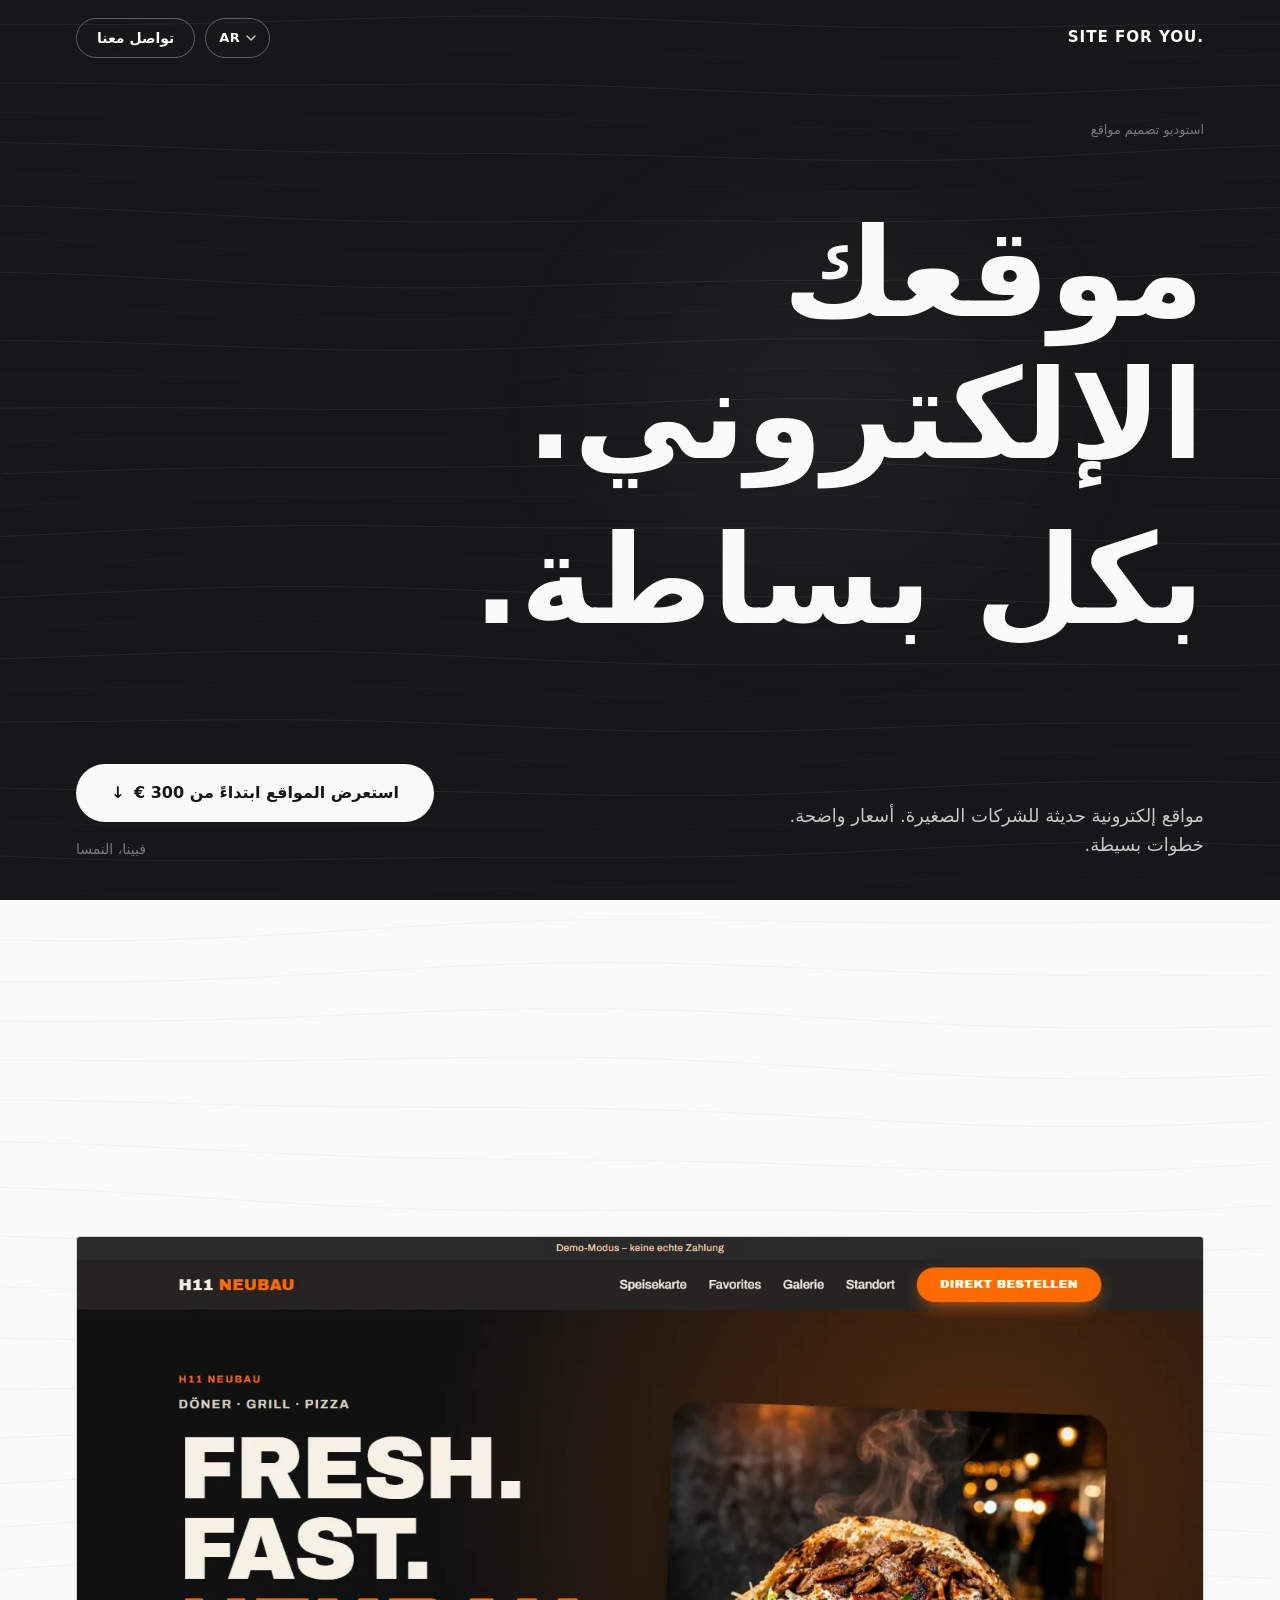
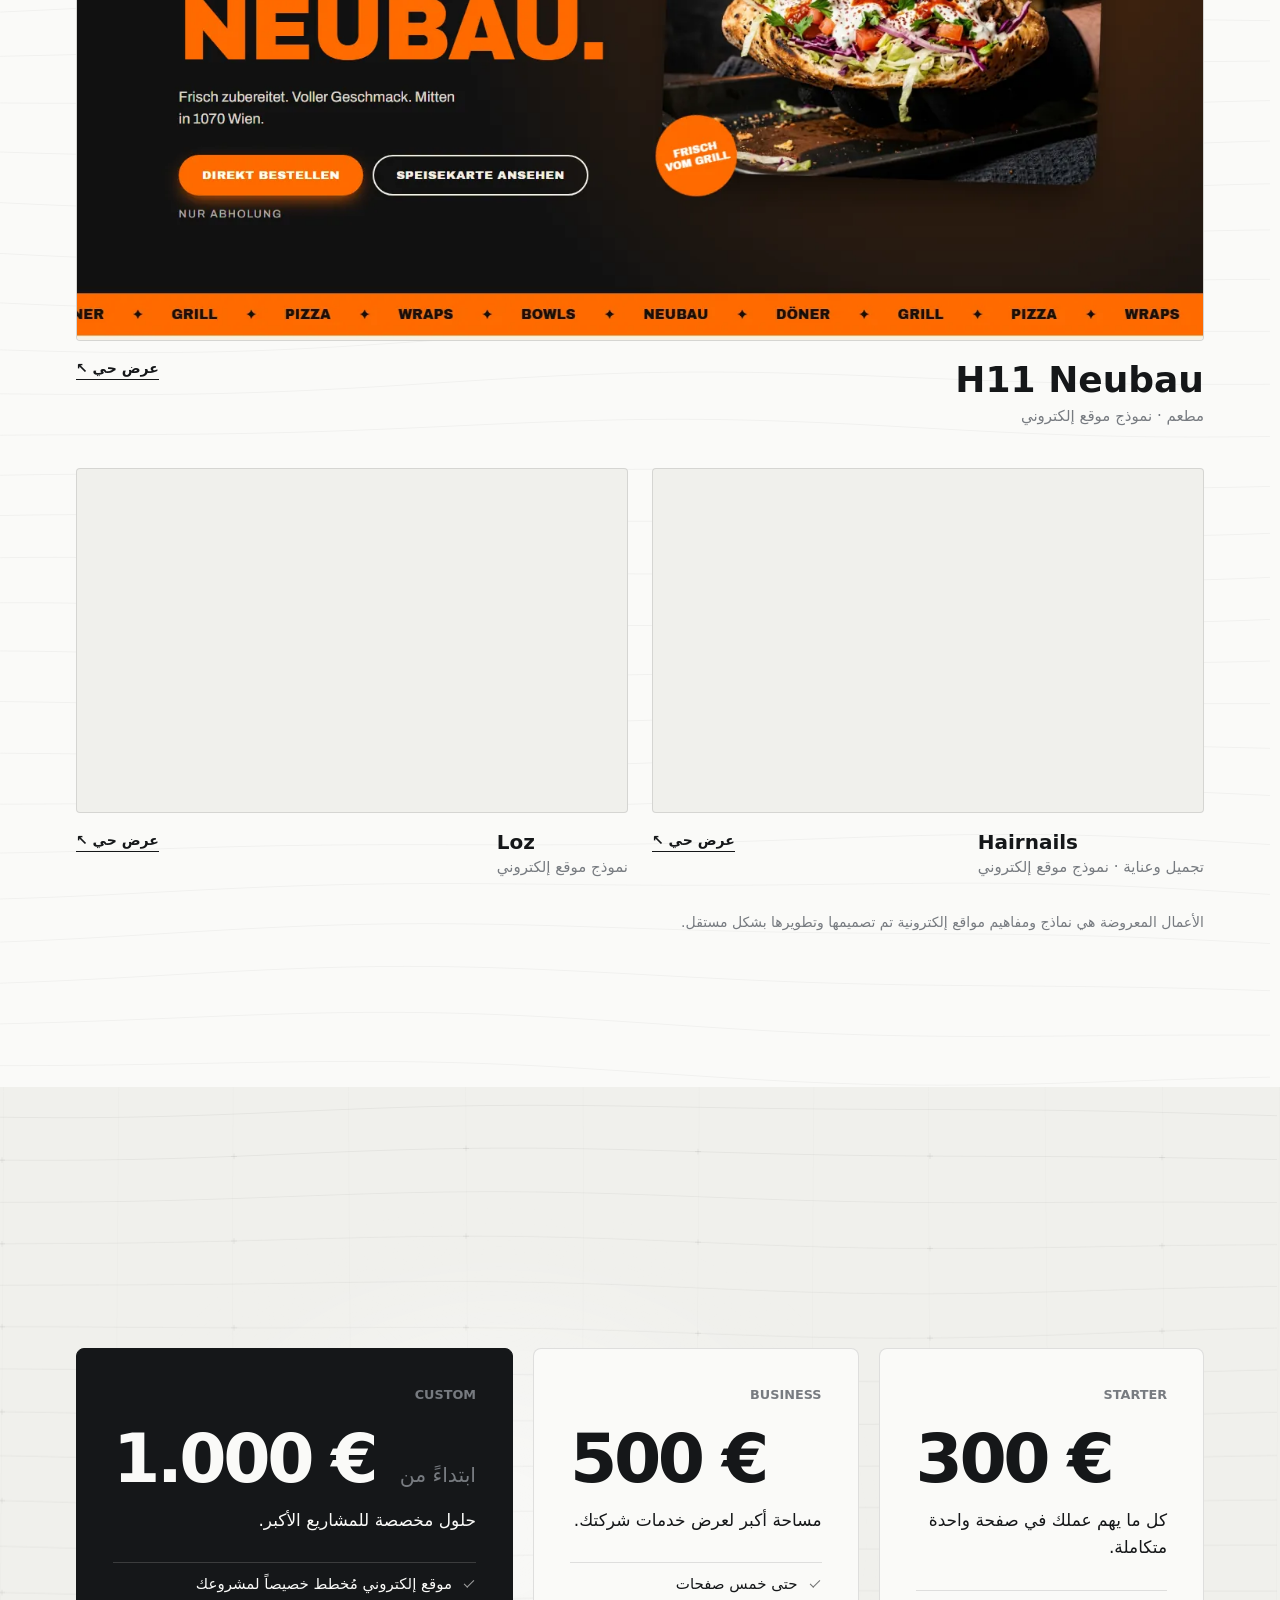
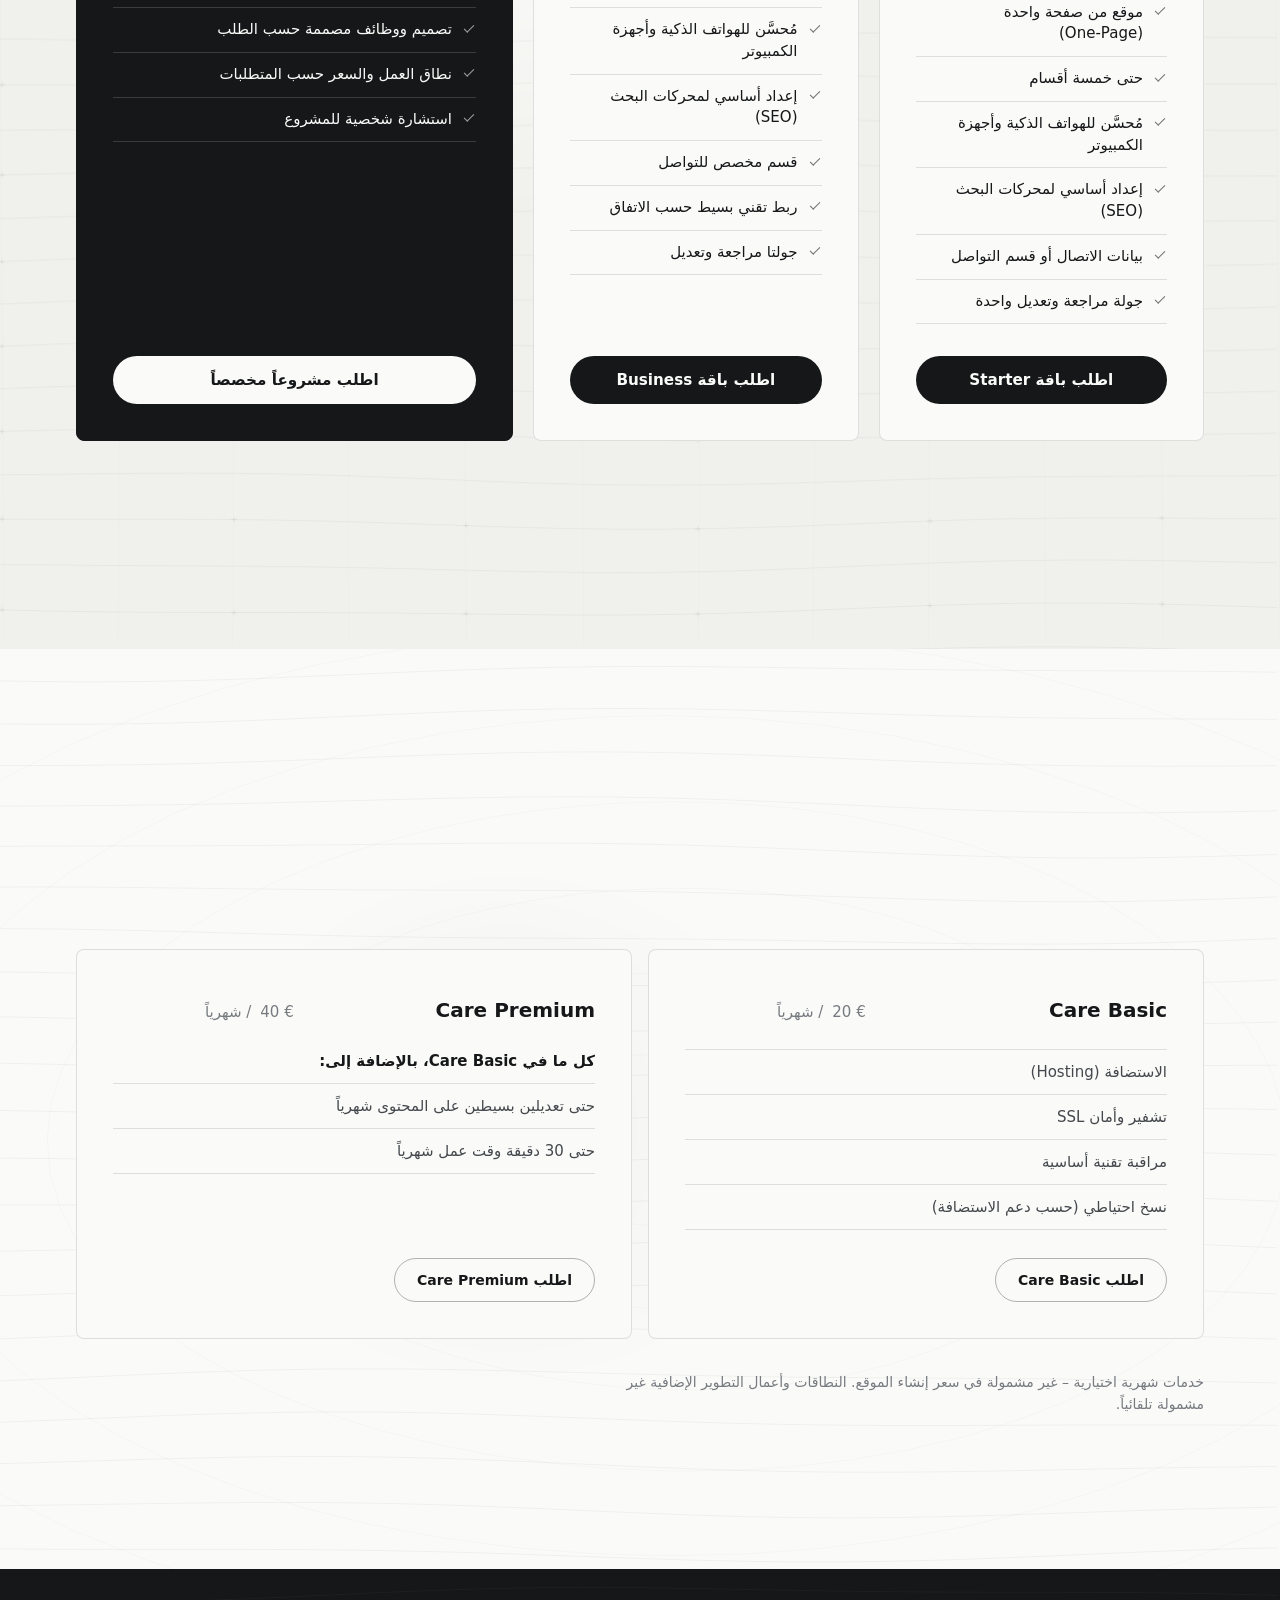
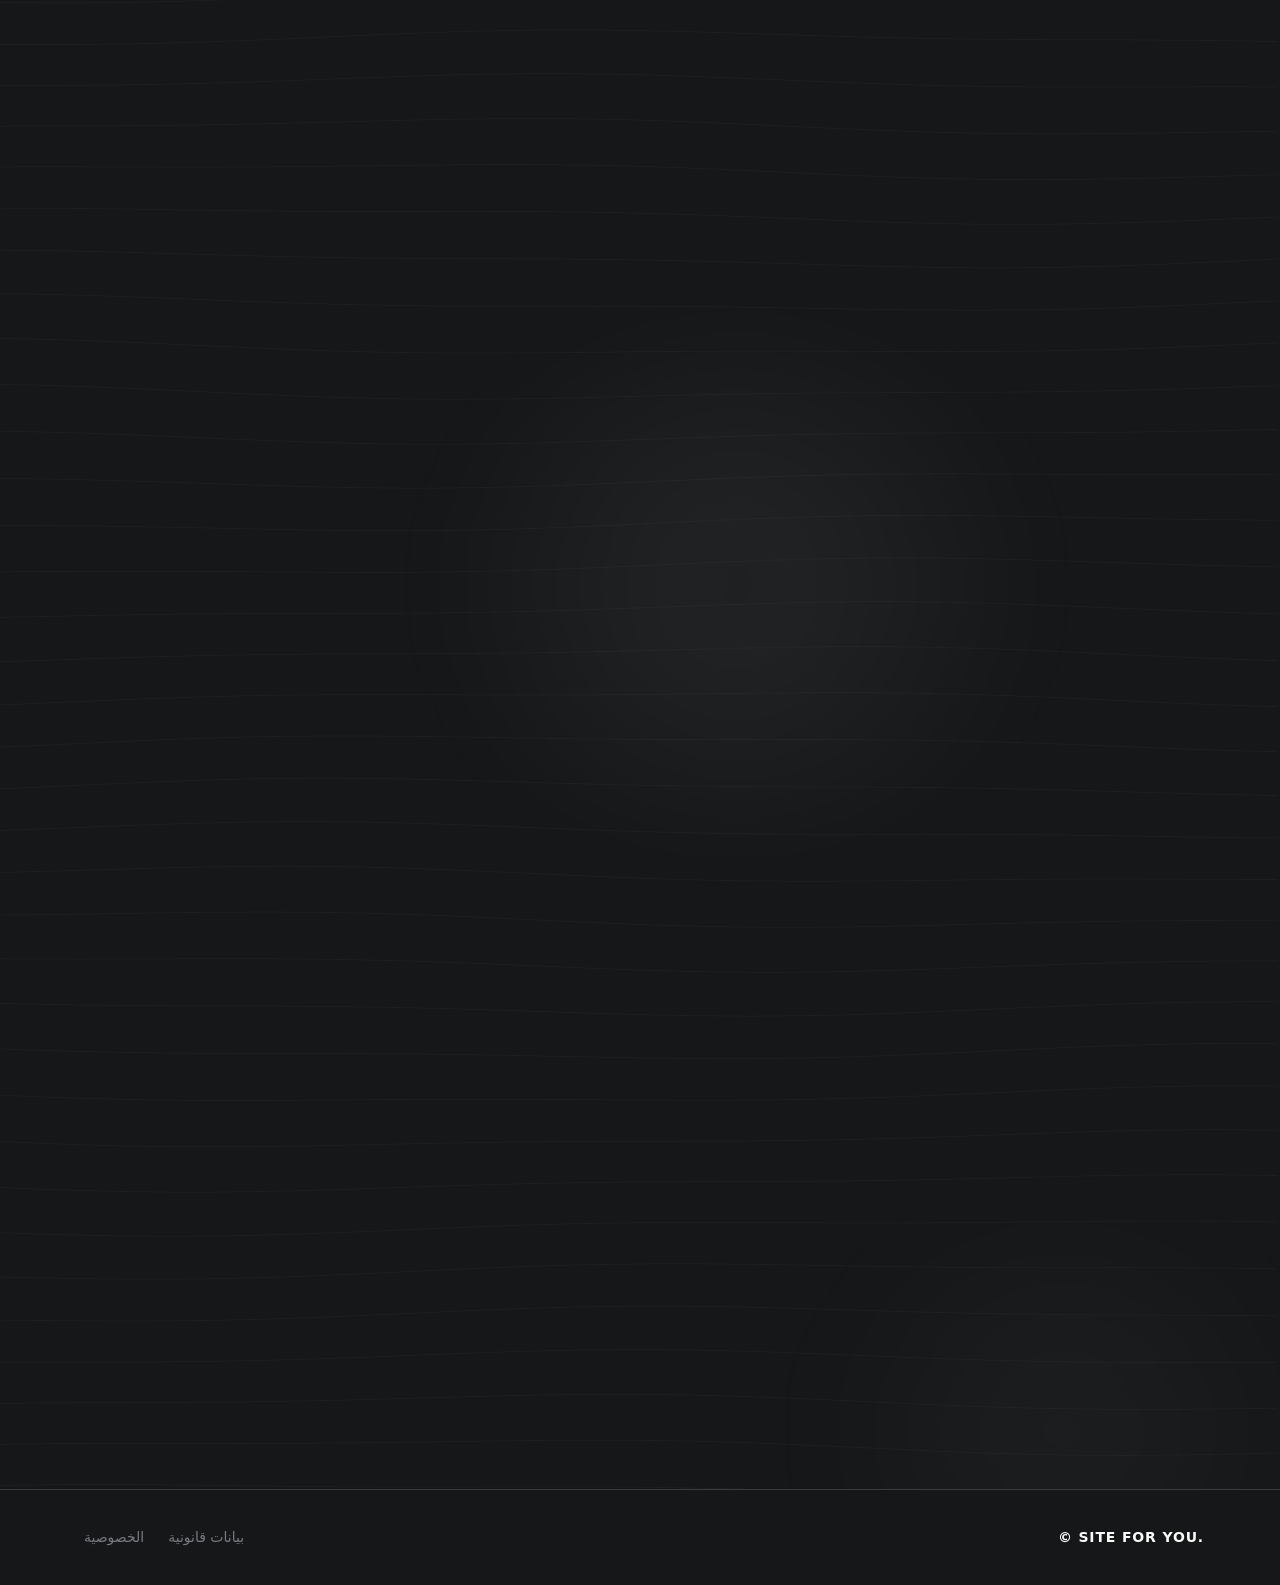
==== commit 202811de: "SiteForYou version - fixed parts + more effects, animations and better logic" ====
--- a/ar/index.html
+++ b/ar/index.html
@@ -89,8 +89,10 @@
     <section class="section" id="arbeiten" aria-labelledby="work-title">
       <div class="wrap">
         <div class="section__head reveal">
-          <h2 id="work-title" data-typo="words" data-i18n="work.title">أعمال مختارة.</h2>
-          <p data-i18n="work.subtitle">ثلاثة نماذج متنوعة لمفاهيم المواقع الإلكترونية.</p>
+          <div class="section__head-in">
+            <h2 id="work-title" data-typo="words" data-i18n="work.title">أعمال مختارة.</h2>
+            <p data-i18n="work.subtitle">ثلاثة نماذج متنوعة لمفاهيم المواقع الإلكترونية.</p>
+          </div>
         </div>
 
         <div class="work">
@@ -147,7 +149,9 @@
     <section class="section section--alt" id="preise" aria-labelledby="price-title">
       <div class="wrap">
         <div class="section__head reveal">
-          <h2 id="price-title" data-typo="words" data-i18n="price.title">بسيط. واضح. سريع.</h2>
+          <div class="section__head-in">
+            <h2 id="price-title" data-typo="words" data-i18n="price.title">بسيط. واضح. سريع.</h2>
+          </div>
         </div>
 
         <div class="plans">
@@ -205,8 +209,10 @@
     <section class="section" id="betreuung" aria-labelledby="care-title">
       <div class="wrap" id="care-wrap">
         <div class="section__head reveal">
-          <h2 id="care-title" data-typo="words" data-i18n="care.title">رعاية وصيانة الموقع.</h2>
-          <p data-i18n="care.subtitle">عند الرغبة، نعتني بموقعك الإلكتروني تقنياً حتى بعد إطلاقه.</p>
+          <div class="section__head-in">
+            <h2 id="care-title" data-typo="words" data-i18n="care.title">رعاية وصيانة الموقع.</h2>
+            <p data-i18n="care.subtitle">عند الرغبة، نعتني بموقعك الإلكتروني تقنياً حتى بعد إطلاقه.</p>
+          </div>
         </div>
 
         <!-- Erscheint nur, wenn zuvor ein Website-Paket gewählt wurde -->
@@ -267,11 +273,13 @@
     <section class="contact" id="kontakt" aria-labelledby="contact-title">
       <div class="wrap contact__in" id="contact-wrap">
         <div class="contact__intro reveal">
-          <h2 id="contact-title" data-typo="words" data-i18n="form.title">هل أنت مستعد لموقعك الجديد؟</h2>
-          <p data-i18n="form.intro">حدثنا باختصار عن مشروعك، وسنتواصل معك شخصياً.</p>
-          <p class="contact__fallback" id="mail-fallback" hidden>
-            <span data-i18n="form.mailFallbackPrefix">تفضل التواصل عبر البريد الإلكتروني؟</span> <a id="mail-link" href="#" dir="ltr"></a>
-          </p>
+          <div class="contact__sticky" id="contact-sticky">
+            <h2 id="contact-title" data-typo="words" data-i18n="form.title">هل أنت مستعد لموقعك الجديد؟</h2>
+            <p data-i18n="form.intro">حدثنا باختصار عن مشروعك، وسنتواصل معك شخصياً.</p>
+            <p class="contact__fallback" id="mail-fallback" hidden>
+              <span data-i18n="form.mailFallbackPrefix">تفضل التواصل عبر البريد الإلكتروني؟</span> <a id="mail-link" href="#" dir="ltr"></a>
+            </p>
+          </div>
         </div>
 
         <form class="form form-seq" id="form" novalidate>
--- a/styles.css
+++ b/styles.css
@@ -14,6 +14,7 @@
   --max: 1240px;
   --ease: cubic-bezier(0.22, 1, 0.36, 1);
   --header-h: 64px;
+  --contact-sticky-top: calc(var(--header-h) + 32px);
 }
 
 *, *::before, *::after { box-sizing: border-box; }
@@ -21,7 +22,7 @@
 body {
   margin: 0; background: var(--light); color: var(--dark);
   font-family: var(--font); font-size: 1rem; line-height: 1.6;
-  -webkit-font-smoothing: antialiased; overflow-x: hidden;
+  -webkit-font-smoothing: antialiased; overflow-x: hidden; overflow-x: clip;
 }
 h1, h2, h3, p, ul { margin: 0; padding: 0; }
 ul { list-style: none; }
@@ -146,8 +147,22 @@
 .btn[disabled] { opacity: .6; cursor: progress; }
 
 /* ---------- Hero ---------- */
-.hero { position: relative; overflow: hidden; background: var(--dark); color: var(--light); min-height: 100vh; min-height: 100svh; display: flex; }
-.hero__fx { position: absolute; inset: 0; width: 100%; height: 100%; pointer-events: none; z-index: 0; }
+.hero { position: relative; overflow: hidden; overflow: clip; background: var(--dark); color: var(--light); min-height: 100vh; min-height: 100svh; display: flex; }
+.hero::before {
+  content: ""; position: absolute; pointer-events: none; z-index: 0;
+  width: min(820px, 92vw); height: min(560px, 76vw);
+  left: var(--atmo-x, 50%); top: var(--atmo-y, 42%);
+  transform: translate3d(-50%, -50%, 0);
+  border-radius: 50%;
+  background: radial-gradient(circle, rgba(250, 250, 248, .052) 0%, rgba(250, 250, 248, .016) 44%, rgba(250, 250, 248, 0) 72%);
+  filter: blur(60px);
+  opacity: calc(.95 * var(--atmo-alpha, 1));
+}
+.hero__fx,
+.sec-fx {
+  position: absolute; inset: 0; width: 100%; height: 100%;
+  pointer-events: none; z-index: 1; display: block;
+}
 .hero__in { position: relative; z-index: 2; display: flex; flex-direction: column; justify-content: space-between; gap: 48px; padding-top: calc(var(--header-h) + 44px); padding-bottom: 40px; }
 .hero__meta { color: var(--muted); font-size: .8rem; letter-spacing: .14em; text-transform: uppercase; }
 .hero__title {
@@ -163,35 +178,67 @@
 .hero__loc { color: var(--muted); font-size: .875rem; }
 
 /* ---------- Sections & Atmosphärischer Hintergrund-Blur ----------
-   Ebene 1 (Hintergrund): weichgezeichnete monochrome Lichtfelder (::before, z-index: 0).
-   Ebene 3 (Inhalt): .wrap (z-index: 2) – immer gestochen scharf. */
-.section { position: relative; overflow: hidden; padding-block: clamp(72px, 12vw, 160px); }
+   Ebene 0 (Hintergrund-Licht): weichgezeichnete monochrome Lichtfelder (::before, z-index: 0).
+   Ebene 1 (Vektor-/Kontur-Feld): .sec-fx Canvas (z-index: 1, pointer-events: none).
+   Ebene 2 (Inhalt): .wrap (z-index: 2) – immer gestochen scharf, niemals geblurrt.
+   WICHTIG: overflow: clip schneidet dekorative Hintergrund-Blurs sauber ab, ohne einen
+   Scroll-Container zu erzeugen, sodass position: sticky relativ zum Viewport funktioniert. */
+.section { position: relative; overflow: hidden; overflow: clip; padding-block: clamp(72px, 12vw, 160px); }
 .section--alt { background: var(--light-2); }
 .section::before,
 .contact::before {
   content: ""; position: absolute; pointer-events: none; z-index: 0;
-  width: min(680px, 85vw); height: min(440px, 65vw);
-  left: var(--atmo-x, 50%); top: var(--atmo-y, 38%);
-  transform: translate3d(-50%, calc(-50% + var(--py, 0px) * 1.6), 0);
+  width: min(740px, 88vw); height: min(480px, 68vw);
+  left: var(--atmo-x, 50%); top: var(--atmo-y, 42%);
+  transform: translate3d(-50%, -50%, 0);
   border-radius: 50%;
-  background: radial-gradient(circle, rgba(255, 255, 255, .75) 0%, rgba(255, 255, 255, 0) 70%);
-  filter: blur(48px); opacity: .7;
-  transition: opacity .5s var(--ease);
+  background:
+    radial-gradient(circle, rgba(255, 255, 255, .86) 0%, rgba(255, 255, 255, .35) 42%, rgba(255, 255, 255, 0) 72%);
+  filter: blur(48px);
+  opacity: calc(.78 * var(--atmo-alpha, 1));
+}
+#arbeiten.section::before {
+  background:
+    radial-gradient(circle, rgba(255, 255, 255, .92) 0%, rgba(21, 23, 25, .026) 46%, rgba(255, 255, 255, 0) 72%);
+}
+#preise.section::before {
+  background:
+    radial-gradient(circle, rgba(255, 255, 255, .88) 0%, rgba(255, 255, 255, .28) 48%, rgba(255, 255, 255, 0) 74%);
 }
 #betreuung.section::before {
-  background: radial-gradient(circle, rgba(21, 23, 25, .048) 0%, rgba(21, 23, 25, 0) 70%);
+  background:
+    radial-gradient(circle, rgba(21, 23, 25, .046) 0%, rgba(21, 23, 25, .016) 45%, rgba(21, 23, 25, 0) 72%);
 }
 .contact::before {
-  background: radial-gradient(circle, rgba(250, 250, 248, .055) 0%, rgba(250, 250, 248, 0) 70%);
-  filter: blur(56px); opacity: .85;
+  width: min(820px, 92vw); height: min(540px, 74vw);
+  background:
+    radial-gradient(circle, rgba(250, 250, 248, .068) 0%, rgba(250, 250, 248, .022) 45%, rgba(250, 250, 248, 0) 72%);
+  filter: blur(58px);
+  opacity: calc(.92 * var(--atmo-alpha, 1));
+}
+.contact::after {
+  content: ""; position: absolute; pointer-events: none; z-index: 0;
+  width: min(640px, 80vw); height: min(420px, 60vw);
+  right: -8%; bottom: -10%;
+  border-radius: 50%;
+  background: radial-gradient(circle, rgba(250, 250, 248, .035) 0%, rgba(250, 250, 248, 0) 70%);
+  filter: blur(54px);
 }
 .section__head {
-  margin-bottom: clamp(32px, 5vw, 64px); display: grid; gap: 14px;
-  transform: translate3d(0, var(--py, 0px), 0);
+  margin-bottom: clamp(32px, 5vw, 64px);
+  display: block;
+  position: relative;
+}
+.section__head-in {
+  display: grid;
+  gap: 14px;
 }
 #preise .section__head,
 #betreuung .section__head {
   margin-bottom: clamp(20px, 2.8vw, 32px);
+}
+#preise .section__head-in,
+#betreuung .section__head-in {
   gap: 10px;
 }
 h2 { font-size: clamp(2rem, 6.5vw, 4rem); line-height: 1.04; letter-spacing: -.035em; font-weight: 700; }
@@ -200,7 +247,37 @@
 
 /* ---------- Work (Portfolio) ---------- */
 .work { display: grid; gap: 40px 24px; }
-.project { position: relative; }
+.project {
+  position: relative;
+  transition:
+    filter .38s var(--ease),
+    opacity .38s var(--ease),
+    transform .38s var(--ease);
+}
+#arbeiten > .sec-fx,
+#arbeiten .note {
+  transition:
+    filter .38s var(--ease),
+    opacity .38s var(--ease);
+}
+/* Keyboard-Fokus-Unterstützung für kinematischen Portfolio-Fokus */
+#arbeiten.has-focus-project .project:not(.is-focused) {
+  filter: blur(2.5px);
+  opacity: .58;
+  transform: scale(.992);
+}
+#arbeiten.has-focus-project .project.is-focused {
+  filter: none;
+  opacity: 1;
+  z-index: 3;
+}
+#arbeiten.has-focus-project > .sec-fx {
+  opacity: .55;
+}
+#arbeiten.has-focus-project .note {
+  filter: blur(1.5px);
+  opacity: .55;
+}
 .project__link { display: block; text-decoration: none; position: relative; cursor: pointer; }
 .project__link:focus-visible { outline: 2px solid var(--dark); outline-offset: 6px; border-radius: 6px; }
 .project__media {
@@ -249,17 +326,31 @@
 .care__item::before {
   content: ""; position: absolute; inset: -10px; border-radius: 16px; z-index: -1;
   pointer-events: none; opacity: 0; transform: translateY(6px) scale(.96);
-  background: radial-gradient(circle at var(--mx, 50%) var(--my, 35%), rgba(21, 23, 25, .09), rgba(21, 23, 25, .03) 50%, transparent 74%);
+  background: radial-gradient(circle at var(--mx, 50%) var(--my, 35%), rgba(21, 23, 25, .1), rgba(21, 23, 25, .035) 50%, transparent 74%);
   filter: blur(18px);
   transition: opacity .32s var(--ease), transform .32s var(--ease);
 }
+.plan::after,
+.care__item::after {
+  content: ""; position: absolute; inset: 0; border-radius: inherit; z-index: 0;
+  pointer-events: none; opacity: 0;
+  background: radial-gradient(420px circle at var(--mx, 50%) var(--my, 35%), rgba(21, 23, 25, .035), transparent 65%);
+  transition: opacity .32s var(--ease);
+}
+.plan > *,
+.care__item > * {
+  position: relative; z-index: 1;
+}
 .plan--dark { background: var(--dark); color: var(--light); border-color: var(--dark); }
 .plan--dark::before {
-  background: radial-gradient(circle at var(--mx, 50%) var(--my, 35%), rgba(21, 23, 25, .24), rgba(21, 23, 25, .08) 55%, transparent 76%);
+  background: radial-gradient(circle at var(--mx, 50%) var(--my, 35%), rgba(21, 23, 25, .26), rgba(21, 23, 25, .09) 55%, transparent 76%);
   filter: blur(22px);
 }
+.plan--dark::after {
+  background: radial-gradient(440px circle at var(--mx, 50%) var(--my, 35%), rgba(250, 250, 248, .065), transparent 65%);
+}
 .plan__sel, .care__sel {
-  position: absolute; top: 18px; inset-inline-end: 20px; font-size: .75rem; font-weight: 600;
+  position: absolute; top: 18px; inset-inline-end: 20px; z-index: 2; font-size: .75rem; font-weight: 600;
   letter-spacing: .04em; padding: 4px 10px; border-radius: 999px;
   border: 1px solid rgba(21, 23, 25, .25); background: var(--light-2); color: var(--dark);
   opacity: 0; transform: translateY(-4px) scale(.96); pointer-events: none;
@@ -330,9 +421,10 @@
 .stack { display: grid; gap: 18px; padding-block: 2px; }
 
 /* ---------- Contact ---------- */
-.contact { position: relative; overflow: hidden; background: var(--dark); color: var(--light); padding-block: clamp(72px, 12vw, 160px); color-scheme: dark; }
+.contact { position: relative; overflow: hidden; overflow: clip; background: var(--dark); color: var(--light); padding-block: clamp(72px, 12vw, 160px); color-scheme: dark; }
 .contact__in { display: grid; gap: 40px; }
-.contact__intro { display: grid; gap: 20px; align-content: start; }
+.contact__intro { position: relative; min-width: 0; }
+.contact__sticky { display: grid; gap: 20px; align-content: start; }
 .contact__intro p { font-size: 1.125rem; color: rgba(250, 250, 248, .78); max-width: 26em; }
 .contact__fallback { font-size: .9375rem !important; color: var(--muted) !important; }
 .contact__fallback a { color: var(--light); }
@@ -343,9 +435,16 @@
 .summary {
   position: relative; border: 1px solid rgba(250, 250, 248, .16); border-radius: 8px;
   padding: 16px 18px; background: rgba(250, 250, 248, .025);
-  display: grid; gap: 8px;
+  display: grid; gap: 8px; overflow: hidden;
   transition: border-color .25s var(--ease), background-color .25s var(--ease);
 }
+.summary::before {
+  content: ""; position: absolute; inset: 0; border-radius: inherit; z-index: 0;
+  pointer-events: none; opacity: 0;
+  background: radial-gradient(360px circle at var(--mx, 50%) var(--my, 50%), rgba(250, 250, 248, .05), transparent 65%);
+  transition: opacity .3s var(--ease);
+}
+.summary > * { position: relative; z-index: 1; }
 .summary__head { display: flex; justify-content: space-between; align-items: center; gap: 12px; }
 .summary__title { font-size: .78rem; letter-spacing: .12em; text-transform: uppercase; color: var(--muted); font-weight: 600; }
 .summary__toggle {
@@ -500,7 +599,7 @@
 .footer nav a:hover { color: var(--light); }
 
 /* ---------- Legal pages ---------- */
-.legal { padding: calc(var(--header-h) + 56px) 0 96px; min-height: 80vh; }
+.legal { position: relative; overflow: hidden; overflow: clip; padding: calc(var(--header-h) + 56px) 0 96px; min-height: 80vh; }
 .legal .wrap { max-width: 760px; }
 .legal h1 { font-size: clamp(2.25rem, 8vw, 4rem); letter-spacing: -.04em; line-height: 1; margin-bottom: 32px; }
 .legal h2 { font-size: 1.25rem; letter-spacing: -.01em; margin: 32px 0 8px; }
@@ -514,7 +613,32 @@
 /* ---------- Motion ---------- */
 .js .reveal { opacity: 0; transform: translateY(20px); transition: opacity .72s var(--ease), transform .72s var(--ease); }
 .js .reveal.is-in { opacity: 1; transform: none; }
-/* Sobald Preiskarten oder Betreuungskarten sichtbar sind, nutzt transform die schnelle Hover-Dauer (300 ms) */
+/* Äußere Sticky-Spuren (.section__head & .contact__intro) bleiben immer frei von transform,
+   damit das innere Sticky-Element (.section__head-in & .contact__sticky) sauber am Viewport haftet */
+.js .section__head.reveal,
+.js .contact__intro.reveal {
+  opacity: 1;
+  transform: none;
+  transition: none;
+}
+.js .section__head.reveal > .section__head-in,
+.js .contact__intro.reveal > .contact__sticky {
+  opacity: 0;
+  transform: translateY(20px);
+  transition: opacity .72s var(--ease), transform .72s var(--ease);
+}
+.js .section__head.reveal.is-in > .section__head-in,
+.js .contact__intro.reveal.is-in > .contact__sticky {
+  opacity: 1;
+  transform: none;
+}
+/* Sobald Portfolio-, Preis- oder Betreuungskarten sichtbar sind, nutzen sie ihre schnellen Interaktions-Übergänge */
+.js .project.reveal.is-in {
+  transition:
+    filter .38s var(--ease),
+    opacity .38s var(--ease),
+    transform .38s var(--ease);
+}
 .js .plan.reveal.is-in,
 .js .care__item.reveal.is-in {
   transition:
@@ -548,7 +672,7 @@
 @keyframes rise { to { transform: none; } }
 @keyframes fade { to { opacity: 1; } }
 
-/* ---------- Interaktive Typografie (Wort- & Buchstaben-Hover) ---------- */
+/* ---------- Interaktive Typografie (Wort- & Buchstaben-Hover + Nachbar-Unterstreichung) ---------- */
 .t-word {
   display: inline-block;
   transform-origin: 50% 62%;
@@ -559,21 +683,59 @@
   white-space: nowrap;
 }
 .t-w--hover {
+  position: relative;
   transform-origin: 50% 62%;
   transition: transform .21s var(--ease);
 }
 .t-ch {
+  position: relative;
   display: inline-block;
   transform-origin: 50% 62%;
   transition: transform .21s var(--ease);
 }
+.t-ch::after,
+.t-w--hover::after {
+  content: "";
+  position: absolute;
+  left: 0;
+  right: 0;
+  bottom: .05em;
+  height: 1px;
+  border-radius: 1px;
+  background-color: currentColor;
+  opacity: var(--u-alpha, 0);
+  transform: scaleX(var(--u-scale, 0));
+  transform-origin: var(--u-origin, 50% 50%);
+  pointer-events: none;
+  transition:
+    transform .22s var(--ease),
+    opacity .22s var(--ease);
+}
+.t-ch.is-u-left::after,
+.t-w--hover.is-u-left::after {
+  --u-origin: 100% 50%;
+}
+.t-ch.is-u-right::after,
+.t-w--hover.is-u-right::after {
+  --u-origin: 0% 50%;
+}
+.t-ch.is-u1::after,
+.t-w--hover.is-u1::after {
+  --u-alpha: .58;
+  --u-scale: .94;
+}
+.t-ch.is-u2::after,
+.t-w--hover.is-u2::after {
+  --u-alpha: .28;
+  --u-scale: .64;
+}
 
 @media (prefers-reduced-motion: reduce) {
   html { scroll-behavior: auto; }
   *, *::before, *::after { animation-duration: .001ms !important; animation-delay: 0s !important; transition-duration: .001ms !important; }
-  .js .reveal, .js .form-seq > .seq-item { opacity: 1; transform: none; }
-  .project__media, .section__head, .plan, .care__item, .t-word, .t-w--hover, .t-ch { transform: none !important; }
-  .project__glare, .depth-veil, .section::before, .contact::before, .plan::before, .care__item::before, .rc::before { display: none; }
+  .js .reveal, .js .section__head.reveal > .section__head-in, .js .contact__intro.reveal > .contact__sticky, .js .form-seq > .seq-item { opacity: 1; transform: none; }
+  .project, .project__media, .section__head, .plan, .care__item, .t-word, .t-w--hover, .t-ch { transform: none !important; filter: none !important; opacity: 1 !important; }
+  .project__glare, .depth-veil, .hero::before, .section::before, .contact::before, .contact::after, .plan::before, .plan::after, .care__item::before, .care__item::after, .summary::before, .rc::before, .t-ch::after, .t-w--hover::after { display: none; }
 }
 
 /* ---------- Hover-Interaktionen (nur auf Geräten mit präzisem Zeiger) ---------- */
@@ -587,20 +749,55 @@
   .t-ch:hover {
     transform: scale(1.06);
   }
-  .btn:hover:not([disabled]) { transform: translateY(-2px) scale(1.012); }
+  .btn:hover:not([disabled]) {
+    transform: translate3d(var(--tx, 0px), calc(-2px + var(--ty, 0px)), 0) scale(1.012);
+    box-shadow: 0 8px 22px -10px rgba(21, 23, 25, .22);
+  }
   .btn--small:hover,
   .lang__btn:hover { background: var(--light); color: var(--dark); border-color: var(--light); }
   .header.is-solid .btn--small:hover,
   .header.is-solid .lang__btn:hover { background: var(--dark); color: var(--light); border-color: var(--dark); }
-  .btn--light:hover { background: var(--white); }
-  .btn--dark:hover { background: #26292d; }
-  .form .btn--dark:hover { background: var(--white); }
-  .btn--outline:hover { background: var(--dark); color: var(--light); border-color: var(--dark); }
-  .btn--ghost:hover { color: var(--dark); border-color: rgba(21, 23, 25, .45); background: rgba(21, 23, 25, .04); }
+  .btn--light:hover {
+    background-color: var(--white);
+    background-image: radial-gradient(140px circle at var(--mx, 50%) var(--my, 50%), rgba(21, 23, 25, .05), transparent 70%);
+  }
+  .btn--dark:hover {
+    background-color: #23262a;
+    background-image: radial-gradient(150px circle at var(--mx, 50%) var(--my, 50%), rgba(250, 250, 248, .1), transparent 70%);
+  }
+  .form .btn--dark:hover {
+    background-color: var(--white);
+    background-image: radial-gradient(160px circle at var(--mx, 50%) var(--my, 50%), rgba(21, 23, 25, .055), transparent 70%);
+  }
+  .btn--outline:hover {
+    background-color: var(--dark); color: var(--light); border-color: var(--dark);
+    background-image: radial-gradient(140px circle at var(--mx, 50%) var(--my, 50%), rgba(250, 250, 248, .1), transparent 70%);
+  }
+  .btn--ghost:hover { color: var(--dark); border-color: rgba(21, 23, 25, .45); background: rgba(21, 23, 25, .04); box-shadow: none; }
   .btn:hover .arrow { transform: translateY(2px); }
   .btn:hover .arrow--right { transform: translateX(3px); }
 
   .project.is-live .project__link:hover .project__media { border-color: rgba(21, 23, 25, .38); }
+
+  /* 4. Portfolio Demos — Kinematischer Fokus bei Hover */
+  .work:has(.project__link:hover, .project__link:focus-visible) .project:not(:hover):not(:focus-within) {
+    filter: blur(2.5px);
+    opacity: .58;
+    transform: scale(.992);
+  }
+  .work .project:hover,
+  .work .project:focus-within {
+    filter: none;
+    opacity: 1;
+    z-index: 3;
+  }
+  #arbeiten:has(.project__link:hover, .project__link:focus-visible) > .sec-fx {
+    opacity: .55;
+  }
+  #arbeiten:has(.project__link:hover, .project__link:focus-visible) .note {
+    filter: blur(1.5px);
+    opacity: .55;
+  }
 
   /* 1. Pricing Cards Hover: scale 1.012, -4px lift, dezenter Rahmen & Hintergrund, diffuses Halo dahinter */
   .js .plan.reveal.is-in:hover,
@@ -620,6 +817,16 @@
   .care__item:hover::before {
     opacity: 1;
     transform: translateY(0) scale(1.02);
+  }
+  .plan:hover::after,
+  .care__item:hover::after {
+    opacity: 1;
+  }
+  .summary:hover {
+    border-color: rgba(250, 250, 248, .26);
+  }
+  .summary:hover::before {
+    opacity: 1;
   }
 
   /* 2. Maintenance Cards Hover: konsistent zu den Preiskarten */
@@ -714,7 +921,7 @@
   .lang__btn { padding: 0 10px; font-size: .78rem; }
 }
 
-/* ---------- Larger screens ---------- */
+/* ---------- Larger screens & Sticky Section System ---------- */
 @media (min-width: 720px) {
   :root { --header-h: 76px; }
   .header__actions { gap: 10px; }
@@ -727,8 +934,80 @@
   .care__item { padding: 36px; }
 }
 
+@media (min-width: 900px) {
+  /* Kontakt-Sektion: zweispaltiges Layout mit vertikal mitscrollender linker Einführungsspalte */
+  .contact__in {
+    grid-template-columns: minmax(280px, 5fr) minmax(0, 6fr);
+    gap: clamp(48px, 6.5vw, 96px);
+    align-items: stretch;
+  }
+  .contact__intro {
+    display: flex;
+    flex-direction: column;
+    justify-content: flex-start;
+  }
+  .contact__sticky {
+    position: sticky;
+    top: var(--contact-sticky-top, calc(var(--header-h) + 32px));
+    align-self: stretch;
+  }
+  .contact__sticky.is-sticky-disabled {
+    position: static;
+  }
+}
+
+@media (min-width: 900px) and (max-height: 680px) {
+  /* Kompaktere Desktop-Höhen (z. B. 600 px): Überschrift, Einleitung & E-Mail bequem lesbar halten */
+  .contact__sticky {
+    gap: 14px;
+  }
+  .contact__sticky h2 {
+    font-size: clamp(2rem, 4.2vw, 3.1rem);
+  }
+  .contact__sticky p {
+    font-size: 1.025rem;
+  }
+}
+
+@media (min-width: 900px) and (min-height: 700px) {
+  /* Ausgewählte Arbeiten: sanftes Mitgleiten der Abschnittsüberschrift im oberen Pufferbereich,
+     ohne jemals Portfolio-Karten zu verdecken (40px Sticky-Weg in ::after + 24px Mindestabstand = 64px) */
+  #arbeiten .section__head {
+    margin-bottom: clamp(16px, 2vw, 24px);
+  }
+  #arbeiten .section__head::after {
+    content: "";
+    display: block;
+    height: clamp(24px, 3.2vw, 40px);
+    pointer-events: none;
+  }
+  #arbeiten .section__head-in {
+    position: sticky;
+    top: calc(var(--header-h) + 14px);
+  }
+}
+
 @media (min-width: 980px) {
   .plans { grid-template-columns: repeat(3, 1fr); gap: 20px; }
-  .contact__in { grid-template-columns: 5fr 6fr; gap: 96px; }
-  .contact__intro { position: sticky; top: calc(var(--header-h) + 24px); align-self: start; }
-}
+}
+
+@media (min-width: 980px) and (min-height: 760px) {
+  /* Preise & Website-Betreuung: dezentes Mitgleiten im natürlichen Kopfbereich-Abstand
+     ohne Veränderung der Gesamthöhe (18px Sticky-Weg in ::after + 14px Mindestabstand = 32px) */
+  #preise .section__head,
+  #betreuung .section__head {
+    margin-bottom: 14px;
+  }
+  #preise .section__head::after,
+  #betreuung .section__head::after {
+    content: "";
+    display: block;
+    height: 18px;
+    pointer-events: none;
+  }
+  #preise .section__head-in,
+  #betreuung .section__head-in {
+    position: sticky;
+    top: calc(var(--header-h) + 10px);
+  }
+}
